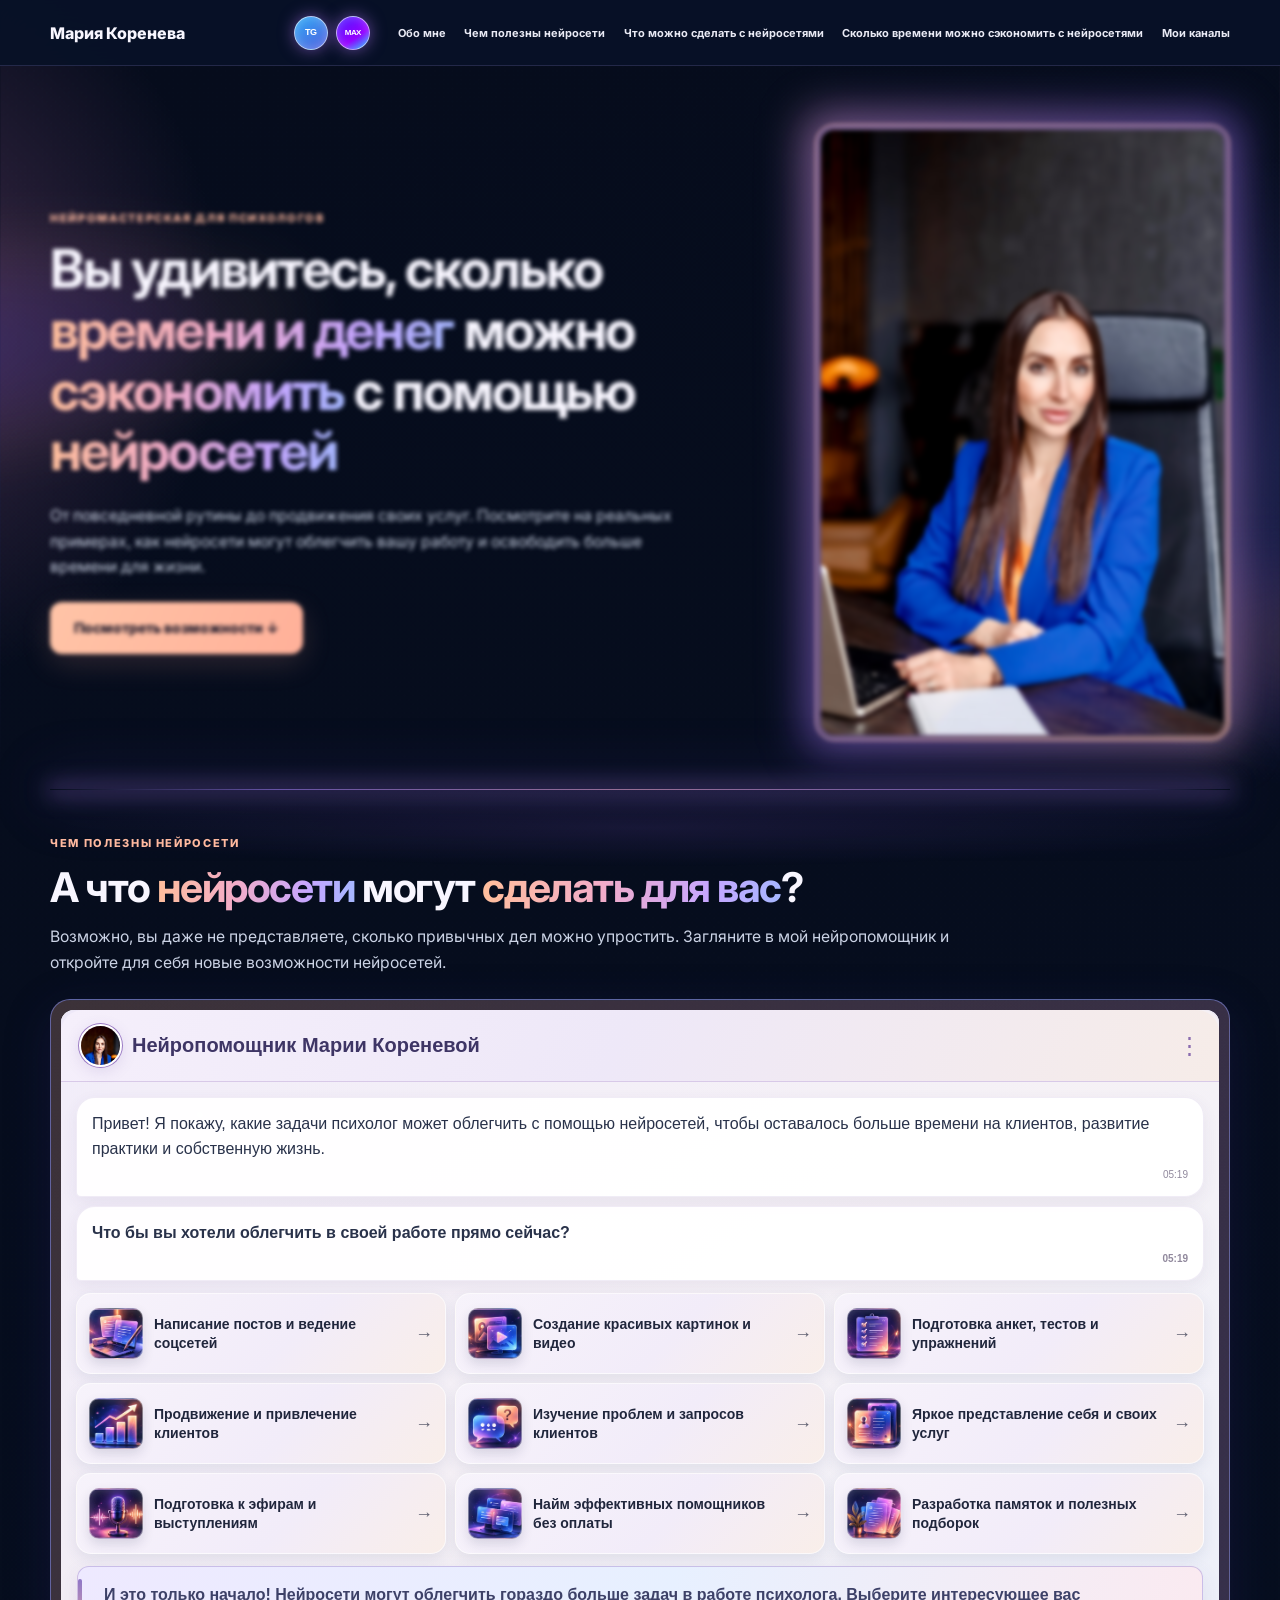
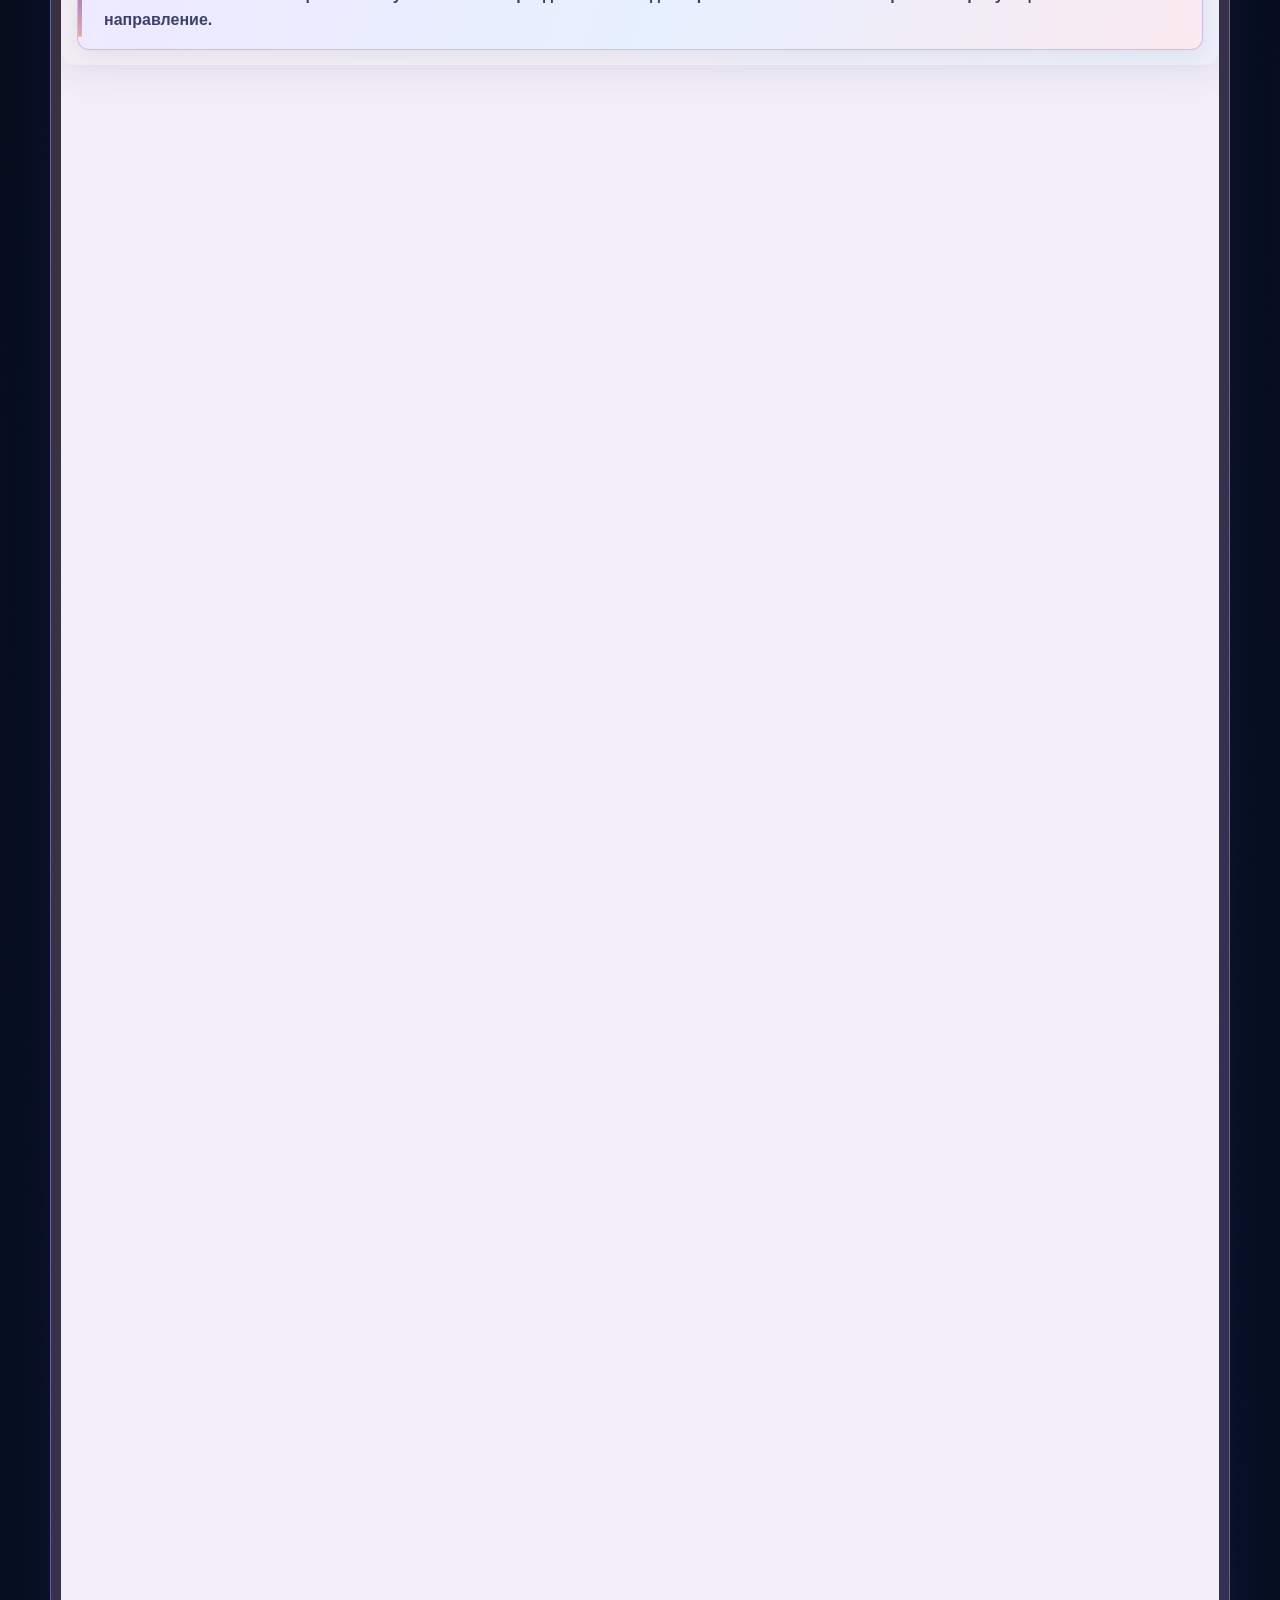
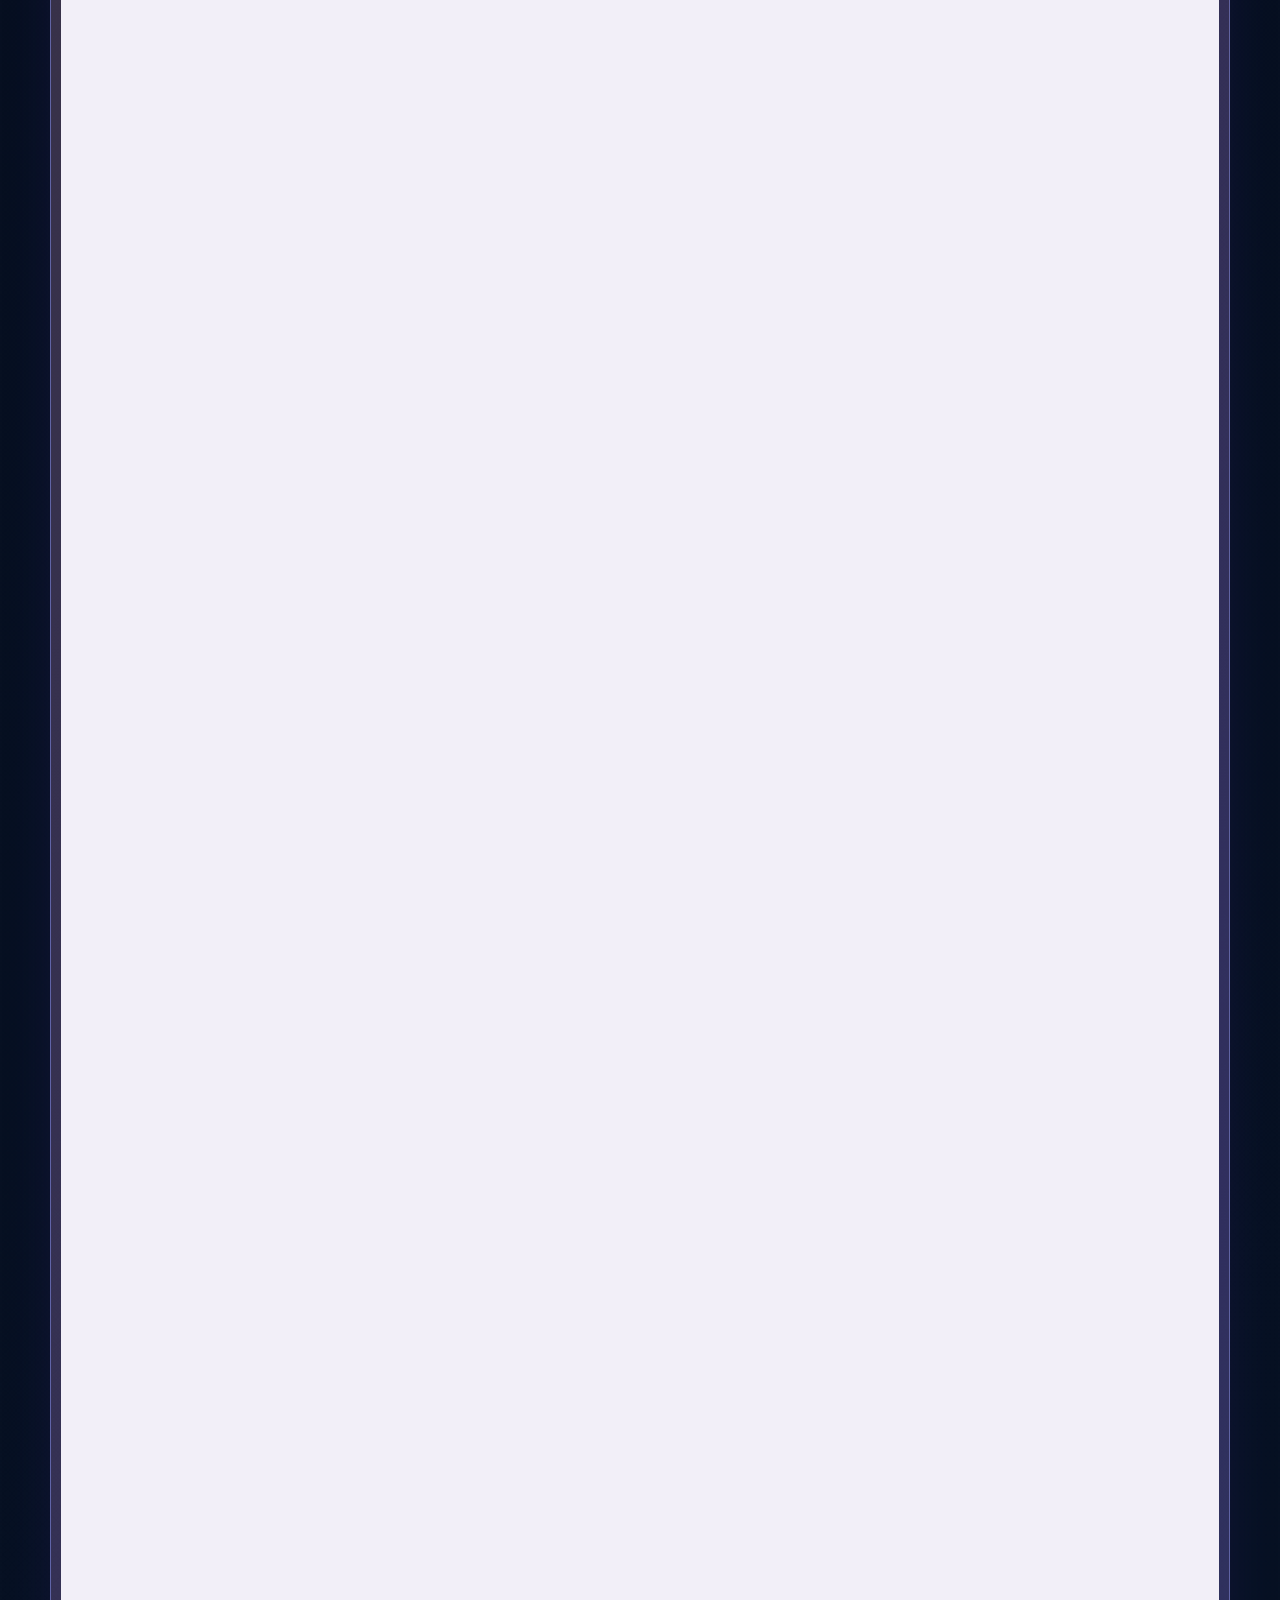
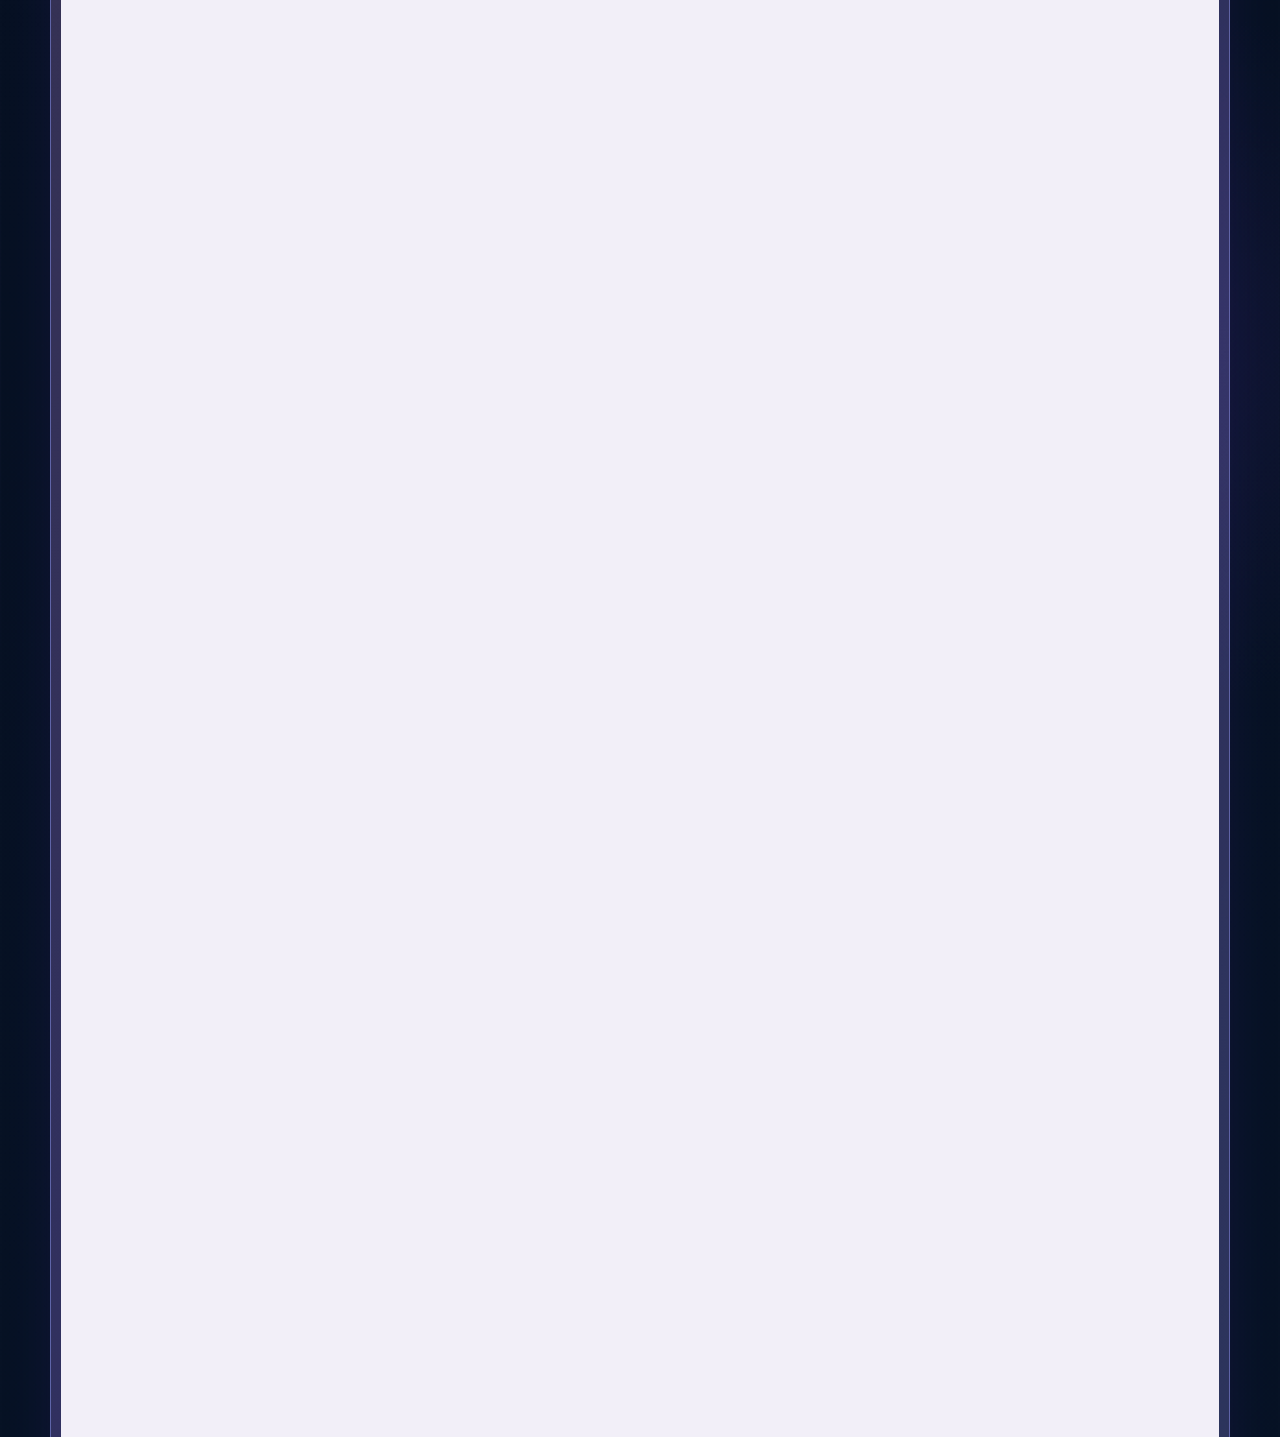
==== index.html @ 8406fcf6 "Initial commit" ====
<!DOCTYPE html>
<html lang="ru"><head><meta charset="utf-8"/><meta content="width=device-width,initial-scale=1" name="viewport"/><meta content="#060d1e" name="theme-color"/><title>Нейромастерская для психологов | Мария Коренева</title><link href="https://fonts.googleapis.com" rel="preconnect"/><link crossorigin="" href="https://fonts.gstatic.com" rel="preconnect"/><link href="https://fonts.googleapis.com/css2?family=Inter:wght@400;500;600;700;800;900&amp;display=swap" rel="stylesheet"/><!-- v14: v13 design preserved; lighter hero glow, channel icons, decorative topic plaques removed from all 9 bot branches. -->

<link href="css/style.css" rel="stylesheet"/>
</head>
<body><header class="topbar"><div class="container topbar-inner"><a class="brand" href="#top">Мария Коренева</a><div class="top-social"><a class="social-orb tg" href="https://t.me/mariakoreneva_ai_psy" target="_blank" rel="noopener noreferrer" aria-label="TG-канал" title="TG-канал"><span class="tg-mark" aria-hidden="true">TG</span></a><a class="social-orb mx" href="https://max.ru/channel_mariakoreneva_ai_psy" target="_blank" rel="noopener noreferrer" aria-label="MAX-канал" title="MAX-канал"><span class="max-mark" aria-hidden="true">MAX</span></a></div><button aria-expanded="false" aria-label="Открыть меню" class="menu-toggle" id="menu-toggle">☰</button><nav class="nav" id="nav"><a href="#about">Обо мне</a><a href="#useful">Чем полезны нейросети</a><a href="#examples">Что можно сделать с нейросетями</a><a href="#time">Сколько времени можно сэкономить с нейросетями</a><a href="#channels">Мои каналы</a></nav></div></header><section class="section hero" id="top"><div class="container hero-grid"><div class="hero-copy"><p class="eyebrow">НЕЙРОМАСТЕРСКАЯ ДЛЯ ПСИХОЛОГОВ</p><h1>Вы удивитесь, сколько <span class="gradient-text">времени и денег</span> можно <span class="gradient-text">сэкономить</span> с помощью <span class="gradient-text">нейросетей</span></h1><p class="lead">От повседневной рутины до продвижения своих услуг. Посмотрите на реальных примерах, как нейросети могут облегчить вашу работу и освободить больше времени для жизни.</p><a class="btn btn-primary" href="#useful">Посмотреть возможности ↓</a></div><div class="hero-photo"><span class="orb one"></span><span class="orb two"></span><img alt="Мария Коренева" src="[data-uri]"/></div></div></section><section class="section" id="useful"><div class="container"><p class="eyebrow">ЧЕМ ПОЛЕЗНЫ НЕЙРОСЕТИ</p><h2>А что <span class="gradient-text">нейросети</span> могут <span class="gradient-text">сделать для вас</span>?</h2><p class="lead">Возможно, вы даже не представляете, сколько привычных дел можно упростить. Загляните в мой нейропомощник и откройте для себя новые возможности нейросетей.</p><div class="bot-frame"><iframe id="bot-iframe" loading="eager" scrolling="no" srcdoc="&lt;!DOCTYPE html&gt;

&lt;html lang=&quot;ru&quot;&gt;&lt;head&gt;&lt;meta charset=&quot;utf-8&quot;/&gt;&lt;meta content=&quot;width=device-width,initial-scale=1,viewport-fit=cover&quot; name=&quot;viewport&quot;/&gt;&lt;title&gt;Нейропомощник Марии Кореневой&lt;/title&gt;&lt;style&gt;:root{font-family:Arial,Helvetica,sans-serif;color:#182d3c;background:#eaf0f6}*{box-sizing:border-box}body{margin:0;overflow-x:hidden}.shell{height:100vh;height:100dvh;max-width:490px;margin:auto;display:flex;flex-direction:column;overflow-x:hidden;background-color:#d9ebee;background-image:radial-gradient(circle at 18% 22%,#ffffff50 0 2px,transparent 3px),radial-gradient(circle at 72% 67%,#a4cbd235 0 2px,transparent 3px),repeating-linear-gradient(35deg,transparent 0 72px,#b2d1d528 73px 74px,transparent 75px 140px);box-shadow:0 0 45px #748b9c40}.header{flex:none;min-height:80px;height:auto;background:linear-gradient(115deg,#e6f4fb,#cbe5f4);display:flex;align-items:center;gap:10px;padding:12px 15px;border-bottom:1px solid #b8d8e8}.avatar{width:43px;height:43px;flex:none;border-radius:50%;overflow:hidden;border:2px solid #fff;box-shadow:0 0 0 1px #6096bc;background:#cbe5f4}.avatar img{width:100%;height:100%;object-fit:cover;object-position:center 18%;display:block}.head-title{flex:1;min-width:0;font-size:20px;font-weight:800;line-height:1.35;color:#173f65;overflow-wrap:break-word;word-wrap:break-word;white-space:normal}.dots{flex:none;margin-left:auto;font-size:23px;color:#457a9d;line-height:1}.chat{flex:1;overflow-y:auto;overflow-x:hidden;overscroll-behavior:contain;padding:14px 12px 22px;scroll-behavior:smooth;-webkit-overflow-scrolling:touch}.bubble{background:#fff;border-radius:19px 19px 19px 5px;padding:14px 15px;margin:0 0 9px;max-width:94%;font-size:16px;line-height:1.55;box-shadow:0 2px 5px #628e9a1a;animation:rise .23s ease-out;white-space:pre-line;overflow-wrap:break-word;word-wrap:break-word}.bubble.user{margin-left:auto;background:#d5f4ce;border-radius:19px 19px 5px 19px;max-width:84%;padding:10px 13px}.time{text-align:right;color:#7d94a0;font-size:10px;margin-top:5px}.user .time{color:#648e72}.bubble strong{font-size:17px;font-weight:800;line-height:1.45}.actions{display:grid;gap:8px;margin:10px 1px 14px;animation:rise .25s ease;width:100%;max-width:100%}.btn{font:600 16px/1.5 Arial,sans-serif;height:auto;min-height:48px;border-radius:15px;border:1px solid #ffffff;box-shadow:0 2px 5px #7091a226;color:#214d72;cursor:pointer;padding:12px 14px;text-align:center;white-space:normal;overflow:visible;overflow-wrap:break-word;word-wrap:break-word;text-overflow:clip;transition:filter .15s,transform .15s}.btn:active{transform:scale(.985)}.btn:hover{filter:brightness(.975)}.btn:focus-visible{outline:3px solid #428cc4;outline-offset:2px}.btn.blue{background:linear-gradient(110deg,#d5e9ff,#c4e5fa)}.btn.pink{background:linear-gradient(110deg,#ffe2e6,#f7cfdb)}.btn.lilac{background:linear-gradient(110deg,#e5dfff,#d9d9f9)}.btn.mint{background:linear-gradient(110deg,#d5f6ee,#c8ebde)}.btn.yellow{background:linear-gradient(110deg,#fff3c6,#fff8dc)}.btn.green{background:linear-gradient(110deg,#d7f9d6,#c5efcf)}.btn.purple{background:linear-gradient(110deg,#e9e0fa,#d8dafa)}.btn.coral{background:linear-gradient(110deg,#fbe0dc,#ffd5df)}.btn:disabled{opacity:.5;cursor:default}.footer{flex:none;background:#f6fbfd;padding:10px 13px calc(10px + env(safe-area-inset-bottom));border-top:1px solid #c2d9e2}.foot-pill{border-radius:30px;background:white;border:1px solid #dbe5ed;color:#708b9b;display:flex;justify-content:center;gap:8px;align-items:center;min-height:38px;font-size:14px;line-height:1.45;padding:8px 12px;text-align:center;overflow-wrap:break-word}.art{height:174px;border-radius:13px;position:relative;overflow:hidden;margin:-2px -3px 13px;background:linear-gradient(130deg,#d9d3fb,#e7bcd7 48%,#f8d8c1)}.art:before{content:&quot;&quot;;position:absolute;width:180px;height:180px;border:1px solid #ffffff80;border-radius:50%;left:-38px;top:-73px}.art:after{content:&quot;✦  ✧   ✦&quot;;position:absolute;right:12px;top:11px;color:#fff8;font-size:22px}.art .device{position:absolute;left:26%;top:31%;width:47%;height:46%;border-radius:8px;background:#354665;border:5px solid #394664;box-shadow:0 11px 0 -5px #e7ebf7,0 15px 20px #55518c50;transform:rotate(-5deg);display:grid;place-items:center;font-size:42px}.art .device:before{content:&quot;&quot;;position:absolute;inset:4px;background:linear-gradient(135deg,#8cc3ec,#b7a5e5,#f6b9a7);border-radius:2px}.art .device span{position:relative;z-index:1}.art .tile{position:absolute;background:#ffffffdd;border-radius:8px;padding:10px;box-shadow:0 7px 18px #6e62994a;font-size:23px}.art .t1{top:14%;left:8%;transform:rotate(-11deg)}.art .t2{top:12%;right:12%;transform:rotate(10deg)}.art .t3{bottom:10%;left:9%;transform:rotate(8deg)}.art .t4{bottom:12%;right:7%;transform:rotate(-9deg)}.art.a1{background:linear-gradient(125deg,#a8d7f0,#c6b7f4,#ffd3c5)}.art.a2{background:linear-gradient(125deg,#ffc3d0,#e2c8f6,#b6e8e6)}.art.a3{background:linear-gradient(125deg,#d4d5fa,#b9e5e6,#ffe2bd)}.art.a4{background:linear-gradient(125deg,#ffdbb5,#f4c7db,#b6d6f3)}.art.a5{background:linear-gradient(125deg,#b7e8df,#d3d2fb,#ffd8df)}.art.a6{background:linear-gradient(125deg,#f7d4d7,#f7e7ba,#b5d9f1)}.art.a7{background:linear-gradient(125deg,#d2c7f9,#f9c7cb,#b6e4ee)}.art.a8{background:linear-gradient(125deg,#bad5f9,#d5c5ef,#c6f2d9)}.art.a9{background:linear-gradient(125deg,#ffd6bb,#f8c9e3,#c6d7f5)}.art.a10{background:linear-gradient(125deg,#bfe9ec,#d9c4f8,#ffe1bf)}.art-label{position:absolute;bottom:8px;left:50%;transform:translateX(-50%);background:#ffffffc9;color:#526386;border-radius:15px;padding:3px 11px;font-size:10px;white-space:nowrap}.bullets{padding:0;margin:9px 0 0;list-style:none;font-size:16px;line-height:1.55}.bullets li{padding:0 0 10px 28px;position:relative;overflow-wrap:break-word}.bullets li:before{content:&quot;✓&quot;;position:absolute;left:0;top:2px;background:#8f9fd4;color:white;width:18px;height:18px;line-height:18px;text-align:center;border-radius:5px;font-size:12px}.topic-title{font-weight:800;font-size:18px;line-height:1.4;margin-bottom:12px;overflow-wrap:break-word}.topic-title:first-child{margin-top:0}.bubble:has(&gt;.topic-title){padding-top:16px!important}.problem-title{font-weight:800;font-size:17px;line-height:1.45;margin-bottom:8px}.note{font-size:16px;line-height:1.55;color:#5b7480}.disabled{pointer-events:none;opacity:.5}@keyframes rise{from{opacity:0;transform:translateY(7px)}to{opacity:1;transform:translateY(0)}}@media(min-width:650px){body{padding:15px}.shell{height:calc(100dvh - 30px);border:5px solid #fff;border-radius:30px;overflow:hidden}.header{border-radius:22px 22px 0 0}}@media(max-width:360px){.chat{padding:12px 10px}}.question{font-weight:800;font-size:16px;line-height:1.55;color:#275a7e;border-left:4px solid #91b9e5;background:#f7fbff}.benefit-heading{font-weight:800;color:#735c9d;font-size:17px;line-height:1.45;margin:0 0 12px;padding:10px 12px;border-radius:12px;background:linear-gradient(110deg,#f0e6ff,#ffe5ec)}.benefit-row{display:flex;gap:10px;align-items:flex-start;margin:9px 0;padding:10px 8px;background:#f7f8ff;border-radius:12px;font-size:16px;line-height:1.55;white-space:pre-line;overflow-wrap:break-word}.benefit-icon{flex:none;display:grid;place-items:center;background:#e9dff8;width:32px;height:32px;border-radius:10px;font-size:18px}.benefit-row:nth-of-type(3n){background:#f0f9f5}.benefit-row:nth-of-type(3n) .benefit-icon{background:#d8f2e2}.info-plaque{margin-top:12px;padding:12px 14px;border-radius:12px;font-size:16px;line-height:1.55;font-weight:600;border:1px solid #ffffffb3;box-shadow:0 1px 4px #628e9a12;overflow-wrap:break-word;white-space:normal}.info-plaque.tasks-more{background:linear-gradient(110deg,#eaf4ff,#dceefb);color:#2f5678}.info-plaque.benefit-more{margin-top:14px;background:linear-gradient(110deg,#f3ecff,#ffe8f0);color:#5a4d78}.info-plaque.menu-more{margin:4px 1px 2px;font-weight:600;background:linear-gradient(110deg,#fff8e8,#f0f7ff);color:#456078;border:1px dashed #b8d4e8;box-shadow:none;cursor:default;user-select:none}


*{box-sizing:border-box}html,body{margin:0!important;min-height:0!important;height:auto!important;overflow:visible!important;background:#dce8fa!important}body{padding:0!important}.shell{max-width:none!important;width:100%!important;height:auto!important;min-height:0!important;overflow:visible!important;display:block!important;margin:0!important;border:0!important;border-radius:15px!important;box-shadow:none!important;background:linear-gradient(145deg,#e5ecff,#d5e8f3)!important}.header{padding:14px 18px!important;min-height:65px!important;background:linear-gradient(100deg,#d7e3fb,#d4def5)!important}.chat{height:auto!important;min-height:0!important;max-height:none!important;overflow:visible!important;display:block!important;padding:15px!important;scroll-behavior:auto!important}.bubble{max-width:96%!important}.actions{display:grid!important;grid-template-columns:repeat(auto-fit,minmax(210px,1fr))!important;gap:9px!important;margin:12px 0!important}.actions.menu-grid{grid-template-columns:repeat(3,minmax(0,1fr))!important}.actions&gt;.btn{height:auto!important;min-height:54px!important;display:flex!important;align-items:center!important;justify-content:flex-start!important;text-align:left!important;padding:10px 12px!important;line-height:1.35!important;font-size:14px!important;border:1px solid #ffffffa8!important;box-shadow:0 5px 14px #35487a19!important;color:#20263c!important;gap:11px!important}.actions.menu-grid&gt;.btn{min-height:81px!important;font-weight:700!important}.actions.menu-grid&gt;.btn::after{content:&#x27;→&#x27;;margin-left:auto;font-size:18px;opacity:.7}.menu-thumb{display:block;flex:0 0 54px;width:54px;height:51px;background-position:center;background-repeat:no-repeat;background-size:contain;border-radius:10px;background-color:#ffffff65;box-shadow:inset 0 0 0 1px #ffffff66}.footer{display:none!important}.info-plaque.menu-more{margin-bottom:0!important}.art-label{display:none!important}@media(max-width:720px){.actions.menu-grid,.actions{grid-template-columns:1fr!important}.actions.menu-grid&gt;.btn{min-height:67px!important;padding:8px 11px!important}.menu-thumb{flex-basis:49px;width:49px;height:45px}.chat{padding:10px!important}.bubble{font-size:14px!important}.header{padding:10px 12px!important}}

.thumb-1{background-image:url(&quot;[data-uri]&quot;)!important;}
.thumb-2{background-image:url(&quot;[data-uri]&quot;)!important;}
.thumb-3{background-image:url(&quot;[data-uri]&quot;)!important;}
.thumb-4{background-image:url(&quot;[data-uri]&quot;)!important;}
.thumb-5{background-image:url(&quot;[data-uri]&quot;)!important;}
.thumb-6{background-image:url(&quot;[data-uri]&quot;)!important;}
.thumb-7{background-image:url(&quot;[data-uri]&quot;)!important;}
.thumb-8{background-image:url(&quot;[data-uri]&quot;)!important;}
.thumb-9{background-image:url(&quot;[data-uri]&quot;)!important;}

/* v13 thematic photo-illustrations */
.menu-thumb.thumb-1{background-image:url([data-uri])!important;background-size:cover!important;background-position:center!important}.menu-thumb.thumb-1::before,.menu-thumb.thumb-1::after{display:none!important}
.menu-thumb.thumb-2{background-image:url([data-uri])!important;background-size:cover!important;background-position:center!important}.menu-thumb.thumb-2::before,.menu-thumb.thumb-2::after{display:none!important}
.menu-thumb.thumb-3{background-image:url([data-uri])!important;background-size:cover!important;background-position:center!important}.menu-thumb.thumb-3::before,.menu-thumb.thumb-3::after{display:none!important}
.menu-thumb.thumb-4{background-image:url([data-uri])!important;background-size:cover!important;background-position:center!important}.menu-thumb.thumb-4::before,.menu-thumb.thumb-4::after{display:none!important}
.menu-thumb.thumb-5{background-image:url([data-uri])!important;background-size:cover!important;background-position:center!important}.menu-thumb.thumb-5::before,.menu-thumb.thumb-5::after{display:none!important}
.menu-thumb.thumb-6{background-image:url([data-uri])!important;background-size:cover!important;background-position:center!important}.menu-thumb.thumb-6::before,.menu-thumb.thumb-6::after{display:none!important}
.menu-thumb.thumb-7{background-image:url([data-uri])!important;background-size:cover!important;background-position:center!important}.menu-thumb.thumb-7::before,.menu-thumb.thumb-7::after{display:none!important}
.menu-thumb.thumb-8{background-image:url([data-uri])!important;background-size:cover!important;background-position:center!important}.menu-thumb.thumb-8::before,.menu-thumb.thumb-8::after{display:none!important}
.menu-thumb.thumb-9{background-image:url([data-uri])!important;background-size:cover!important;background-position:center!important}.menu-thumb.thumb-9::before,.menu-thumb.thumb-9::after{display:none!important}
.art.a1{background-image:linear-gradient(90deg,#11162a22,#11162a22),url([data-uri])!important;background-size:cover!important;background-position:center!important}.art.a1 .art-scene{display:none!important}
.art.a2{background-image:linear-gradient(90deg,#11162a22,#11162a22),url([data-uri])!important;background-size:cover!important;background-position:center!important}.art.a2 .art-scene{display:none!important}
.art.a3{background-image:linear-gradient(90deg,#11162a22,#11162a22),url([data-uri])!important;background-size:cover!important;background-position:center!important}.art.a3 .art-scene{display:none!important}
.art.a4{background-image:linear-gradient(90deg,#11162a22,#11162a22),url([data-uri])!important;background-size:cover!important;background-position:center!important}.art.a4 .art-scene{display:none!important}
.art.a5{background-image:linear-gradient(90deg,#11162a22,#11162a22),url([data-uri])!important;background-size:cover!important;background-position:center!important}.art.a5 .art-scene{display:none!important}
.art.a6{background-image:linear-gradient(90deg,#11162a22,#11162a22),url([data-uri])!important;background-size:cover!important;background-position:center!important}.art.a6 .art-scene{display:none!important}
.art.a7{background-image:linear-gradient(90deg,#11162a22,#11162a22),url([data-uri])!important;background-size:cover!important;background-position:center!important}.art.a7 .art-scene{display:none!important}
.art.a8{background-image:linear-gradient(90deg,#11162a22,#11162a22),url([data-uri])!important;background-size:cover!important;background-position:center!important}.art.a8 .art-scene{display:none!important}
.art.a9{background-image:linear-gradient(90deg,#11162a22,#11162a22),url([data-uri])!important;background-size:cover!important;background-position:center!important}.art.a9 .art-scene{display:none!important}
&lt;/style&gt;&lt;style&gt;html,body{height:auto!important;min-height:0!important;overflow:visible!important}.shell{height:auto!important;min-height:0!important;max-width:none!important;overflow:visible!important;display:block!important;box-shadow:none!important}.chat{height:auto!important;max-height:none!important;min-height:0!important;overflow:visible!important;display:block!important;overscroll-behavior:auto!important;scroll-behavior:auto!important}.footer{position:static!important}.actions{overflow:visible!important}@media(min-width:720px){.actions{grid-template-columns:repeat(2,minmax(0,1fr))}.bubble{max-width:82%}}&lt;/style&gt;&lt;style&gt;
@media(min-width:720px){.chat&gt;article.bubble:not(.user):nth-child(-n+2){width:100%!important;max-width:100%!important}}
@media(max-width:719px){.chat&gt;article.bubble:not(.user):nth-child(-n+2){max-width:100%!important}}
&lt;/style&gt;&lt;style&gt;
/* v8: refined editorial graphics inside the original interactive assistant */
.menu-thumb{position:relative!important;overflow:hidden!important;background-image:none!important;background:linear-gradient(145deg,#22264e 0%,#534b89 46%,#ce91a5 100%)!important;border:1px solid #ffffff70!important;box-shadow:inset 0 1px 9px #ffffff35,0 5px 12px #24254c24!important}
.menu-thumb::before{content:&quot;&quot;;position:absolute;inset:10px 15px;border:1.5px solid #f5eaffcf;border-radius:5px;transform:rotate(-12deg);box-shadow:7px 5px 0 -2px #f1c5c6a0,0 0 13px #f3c1e077}
.menu-thumb::after{content:&quot;&quot;;position:absolute;width:27px;height:27px;right:-6px;top:-8px;border-radius:50%;background:#ffddbc8a;filter:blur(4px)}
.thumb-2,.thumb-5,.thumb-8{background:linear-gradient(140deg,#152d56,#4368a0 52%,#b5a0db)!important}
.thumb-3,.thumb-6,.thumb-9{background:linear-gradient(140deg,#28305a,#8c659a 52%,#edb498)!important}
.thumb-2::before,.thumb-5::before,.thumb-8::before{border-radius:50%;transform:rotate(0);box-shadow:9px -4px 0 -3px #b9dafa9c,0 0 13px #8cbaf2}
.thumb-3::before,.thumb-6::before,.thumb-9::before{transform:rotate(24deg);border-radius:3px;box-shadow:-8px 7px 0 -2px #eac0d49c,0 0 13px #e3a5d5}
.art{height:156px!important;background:radial-gradient(ellipse at 78% 25%,#f7bbba8c,transparent 40%),radial-gradient(ellipse at 15% 88%,#83a9e89c,transparent 55%),linear-gradient(125deg,#242c5c,#6d548b 56%,#b7789d)!important;border:1px solid #d7c5f9a8!important;box-shadow:inset 0 0 35px #1e224b44!important}
.art:before{content:&quot;&quot;!important;width:200px!important;height:200px!important;left:-58px!important;top:-93px!important;border:1px solid #e7dbff6b!important;box-shadow:0 0 32px #c7a5ff50!important}
.art:after{content:&quot;&quot;!important;position:absolute;right:9%;bottom:-55px;top:auto!important;width:175px;height:175px;border:1px solid #e7b6d887;border-radius:32px;transform:rotate(33deg)}
.art-scene{position:absolute;inset:0;overflow:hidden}.scene-piece{position:absolute;display:block;border:1px solid #fff9;box-shadow:0 8px 22px #191e4c4d,inset 0 1px 12px #ffffff36;backdrop-filter:blur(2px)}
.scene-piece.p1{width:33%;height:58%;top:19%;left:33%;border-radius:11px;background:linear-gradient(135deg,#fff9,#c2b1f24d);transform:rotate(-11deg)}
.scene-piece.p2{width:26%;height:44%;top:31%;left:21%;border-radius:7px;background:linear-gradient(145deg,#8fc1e66b,#f6b0d24f);transform:rotate(13deg)}
.scene-piece.p3{width:27%;height:46%;top:15%;left:57%;border-radius:9px;background:linear-gradient(155deg,#f9c9bb80,#947ed37d);transform:rotate(17deg)}
.scene-piece.p4{width:48px;height:48px;top:14%;left:12%;border-radius:50%;background:radial-gradient(circle at 35% 35%,#fff9,#a1a2eb55)}
.scene-piece.p5{width:44px;height:44px;bottom:7%;right:11%;border-radius:12px;background:linear-gradient(145deg,#d7c2f5aa,#eab3a088);transform:rotate(31deg)}
.art.a2 .p1,.art.a5 .p1,.art.a8 .p1{border-radius:50%;transform:rotate(0)}
.art.a3 .p1,.art.a6 .p1,.art.a9 .p1{transform:rotate(16deg);border-radius:4px}
.art.a2,.art.a5,.art.a8{background:radial-gradient(ellipse at 80% 15%,#a1c3ff8a,transparent 42%),linear-gradient(125deg,#192e58,#51569b 56%,#ad80bb)!important}
.art.a3,.art.a6,.art.a9{background:radial-gradient(ellipse at 15% 70%,#efc3a38a,transparent 42%),linear-gradient(125deg,#292d59,#745287 56%,#c17c99)!important}
.info-plaque{position:relative!important;padding:16px 18px 16px 26px!important;border:1px solid #b6a5dba3!important;border-radius:12px!important;background:linear-gradient(110deg,#eee9ff,#e7f0ff 52%,#fbeaf0)!important;color:#3d4168!important;box-shadow:0 6px 20px #4d508e17!important;font-weight:650!important}
.info-plaque:before{content:&quot;&quot;;position:absolute;left:0;top:12px;bottom:12px;width:4px;border-radius:4px;background:linear-gradient(#8e76c7,#e7a9a5)}
.info-plaque.menu-more{border-style:solid!important;cursor:default!important}
.benefit-icon{background:linear-gradient(140deg,#454579,#a078bd)!important;color:white!important;border-radius:9px!important;width:35px!important;height:35px!important;font-size:12px!important;font-weight:800!important;letter-spacing:.03em!important}
.benefit-row:nth-of-type(3n) .benefit-icon{background:linear-gradient(140deg,#32688c,#78b6a5)!important}
.benefit-heading{color:#554679!important}
&lt;/style&gt;&lt;style id=&quot;v15-soft-theme&quot;&gt;
:root{color:#28314d!important;background:#f2eff8!important}
body{background:#f2eff8!important}
.shell{background-color:#eeeaf5!important;background-image:radial-gradient(circle at 12% 16%,rgba(255,255,255,.72) 0 2px,transparent 3px),radial-gradient(circle at 83% 72%,rgba(154,126,214,.12) 0 2px,transparent 3px),linear-gradient(145deg,rgba(238,232,249,.94),rgba(245,240,244,.96) 54%,rgba(235,241,250,.94))!important;box-shadow:0 0 42px rgba(98,72,151,.16)!important}
.header{background:linear-gradient(115deg,#f5effb,#eee8f8 48%,#f6ece8)!important;border-bottom:1px solid #d8c9e8!important}
.avatar{border-color:#fff!important;box-shadow:0 0 0 1px #9c7cc5,0 4px 15px rgba(103,73,151,.15)!important;background:#e8ddf4!important}
.head-title{color:#3e3565!important}.dots{color:#8a6caf!important}
.chat{background:linear-gradient(180deg,rgba(247,244,250,.38),rgba(239,235,246,.2))!important}
.bubble{background:rgba(255,255,255,.94)!important;color:#29324a!important;border:1px solid rgba(139,111,181,.13)!important;box-shadow:0 5px 16px rgba(76,56,113,.07)!important}
.bubble.user{background:linear-gradient(135deg,#f2e8fb,#f9e9e2)!important;border-color:rgba(181,128,168,.16)!important}
.time{color:#91899d!important}.user .time{color:#8b7892!important}
.btn{color:#493c6c!important;border-color:#ded2ec!important;background:linear-gradient(135deg,#f7f3fb,#f2ecf9 58%,#f9eee9)!important;box-shadow:0 4px 13px rgba(82,60,121,.09)!important}
.btn:hover{border-color:#bda2db!important;box-shadow:0 7px 18px rgba(105,75,153,.15)!important;transform:translateY(-1px)}
.footer{background:linear-gradient(115deg,#f3eef8,#f6efee)!important;border-top-color:#d8cbe4!important}
.foot-pill{background:rgba(255,255,255,.78)!important;color:#65577f!important;border-color:#d7c8e4!important}
&lt;/style&gt;&lt;/head&gt;&lt;body&gt;&lt;main class=&quot;shell&quot;&gt;&lt;header class=&quot;header&quot;&gt;&lt;div class=&quot;avatar&quot;&gt;&lt;img alt=&quot;Мария Коренева&quot; height=&quot;43&quot; src=&quot;[data-uri]&quot; width=&quot;43&quot;/&gt;&lt;/div&gt;&lt;div class=&quot;head-title&quot;&gt;Нейропомощник Марии Кореневой&lt;/div&gt;&lt;div aria-hidden=&quot;true&quot; class=&quot;dots&quot;&gt;⋮&lt;/div&gt;&lt;/header&gt;&lt;section aria-live=&quot;polite&quot; class=&quot;chat&quot; id=&quot;chat&quot;&gt;&lt;/section&gt;&lt;footer class=&quot;footer&quot;&gt;&lt;div class=&quot;foot-pill&quot;&gt;☝️ Выберите кнопку, чтобы продолжить&lt;/div&gt;&lt;/footer&gt;&lt;/main&gt;&lt;script&gt;const topics=[
{title:&quot;Написание постов и ведение соцсетей&quot;,icons:[&quot;🗓️&quot;,&quot;✍️&quot;,&quot;💬&quot;,&quot;💡&quot;],problem:&quot;Вы знаете, о чём хотите рассказать подписчикам, но садитесь за пост - и начинается...\n\nКак написать? С чего начать? Какой заголовок придумать?\n\nА ещё нужны сторис, публикации на следующую неделю и идеи на месяц вперёд.&quot;,tasks:[&quot;Придумать темы постов на неделю или месяц.&quot;,&quot;Составить готовый план публикаций.&quot;,&quot;Написать черновик поста по вашей идее.&quot;,&quot;Придумать интересные заголовки.&quot;,&quot;Подготовить тексты для сторис.&quot;,&quot;Переделать один материал для Telegram, MAX и других соцсетей.&quot;,&quot;Подстроить тексты под вашу манеру общения.&quot;],benefit:&quot;Вам больше не нужно часами сидеть перед пустым экраном, мучительно придумывать темы и переживать, что в канале снова неделю ничего не публиковалось.\n\nНейросеть возьмёт на себя значительную часть подготовки: от идей до черновиков готовых публикаций.\n\nА значит, можно сократить расходы на копирайтера и контент-менеджера, а при небольшом объёме работы - попробовать обойтись без их постоянных услуг.&quot;},
{title:&quot;Создание красивых картинок и видео&quot;,icons:[&quot;🎨&quot;,&quot;🖼️&quot;,&quot;🎬&quot;,&quot;✨&quot;],problem:&quot;Хотите, чтобы ваши соцсети выглядели красиво, но не готовы постоянно платить дизайнеру, фотографу или монтажёру?\n\nИ уж тем более не хотите каждый день снимать себя на камеру?&quot;,tasks:[&quot;Создавать картинки для постов по вашему описанию.&quot;,&quot;Делать обложки и красивые подборки из нескольких слайдов.&quot;,&quot;Подбирать единые цвета и оформление для канала.&quot;,&quot;Создавать изображения с вашим участием на основе ваших фотографий и с вашего согласия.&quot;,&quot;Оживлять фотографии и рисунки.&quot;,&quot;Делать короткие ролики, в которых вам необязательно появляться лично.&quot;,&quot;Предлагать идеи оформления для разных публикаций.&quot;],benefit:&quot;Необязательно тратить несколько вечеров на поиск подходящих фотографий, осваивать сложные редакторы или постоянно снимать себя на камеру.\n\nС нейросетями можно самостоятельно создавать красивые обложки, картинки, короткие видео и оформление для соцсетей.\n\nИ самое приятное - не придётся каждый раз обращаться к дизайнеру, фотографу или монтажёру и оплачивать даже небольшие изменения.&quot;},
{title:&quot;Подготовка анкет, тестов и упражнений&quot;,icons:[&quot;📄&quot;,&quot;📋&quot;,&quot;📚&quot;,&quot;✏️&quot;],problem:&quot;Консультации закончились, а работа продолжается?\n\nНужно подготовить анкету, найти подходящее упражнение, оформить вопросы для группы или составить материал для самостоятельной работы клиента.&quot;,tasks:[&quot;Подготовить черновик анкеты под вашу задачу.&quot;,&quot;Предложить варианты вопросов.&quot;,&quot;Помочь оформить известную методику в удобный рабочий формат с соблюдением авторских прав.&quot;,&quot;Составить план группового занятия.&quot;,&quot;Предложить идеи упражнений, которые вы сможете оценить и доработать.&quot;,&quot;Превратить ваши записи в аккуратный документ.&quot;,&quot;Найти профессиональные статьи и подготовить краткий пересказ с источниками для проверки.&quot;,&quot;Подготовить материал для распечатки.&quot;],benefit:&quot;Больше не нужно каждый раз начинать с чистого листа, часами собирать вопросы, перепечатывать материалы и самостоятельно заниматься оформлением.\n\nНейросеть подготовит основу, а вы проверите её, внесёте необходимые изменения и адаптируете под свою профессиональную задачу.\n\nЭто сокращает время на подготовку и позволяет часть технической работы выполнять без привлечения платного помощника или специалиста по оформлению документов. Профессиональный выбор методик остаётся за вами.&quot;},
{title:&quot;Продвижение и привлечение клиентов&quot;,icons:[&quot;📣&quot;,&quot;📈&quot;,&quot;💬&quot;,&quot;🌟&quot;],problem:&quot;Вы хороший специалист, но потенциальные клиенты об этом пока не знают?\n\nВсе советуют разное: ведите соцсети, покупайте рекламу, создавайте сайт, записывайте видео...\n\nА за что хвататься в первую очередь?&quot;,tasks:[&quot;Предложить способы продвижения под вашу специализацию и возможности.&quot;,&quot;Помочь составить понятный план действий.&quot;,&quot;Подготовить описание ваших услуг.&quot;,&quot;Написать черновики объявлений и рекламных текстов.&quot;,&quot;Помочь с содержанием сайта или страницы психолога.&quot;,&quot;Предложить идеи бесплатных способов привлечения внимания.&quot;,&quot;Помочь разобраться в результатах уже проведённого продвижения.&quot;],benefit:&quot;Вместо бесконечных попыток разобраться, где и как себя рекламировать, вы сможете составить понятный план продвижения с учётом своей специализации и бюджета.\n\nНейросеть поможет подготовить тексты, объявления и описания услуг, за которые раньше пришлось бы отдельно платить копирайтеру или маркетологу.\n\nМеньше хаотичных действий, лишних расходов и переживаний из-за того, что вы снова вложили деньги в продвижение, не понимая, зачем и что делать дальше.&quot;},
{title:&quot;Изучение проблем и запросов клиентов&quot;,icons:[&quot;🔎&quot;,&quot;💬&quot;,&quot;🗒️&quot;,&quot;💡&quot;],problem:&quot;Бывает, что вы пишете полезные профессиональные тексты, а подписчики почти не реагируют?\n\nВозможно, дело не в содержании. Просто люди описывают свои проблемы совсем другими словами.\n\nНапример, вместо «эмоциональное выгорание» человек говорит: «Я просыпаюсь уже уставшей».&quot;,tasks:[&quot;Найти открытые обсуждения по интересующей теме.&quot;,&quot;Собрать часто встречающиеся вопросы.&quot;,&quot;Выделить проблемы, страхи и сомнения людей.&quot;,&quot;Показать, какими словами они описывают свои переживания.&quot;,&quot;Предложить темы постов на основе этих вопросов.&quot;,&quot;Помочь подготовить опрос для подписчиков.&quot;,&quot;Разобрать ответы из опроса и выделить повторяющиеся темы.&quot;],benefit:&quot;Вам не придётся самостоятельно перечитывать десятки обсуждений, собирать вопросы по разным форумам и гадать, какие темы действительно интересуют людей.\n\nНейросеть поможет быстрее собрать информацию, выделить повторяющиеся проблемы и найти идеи для публикаций.\n\nДля первичного изучения аудитории необязательно сразу заказывать дорогостоящее исследование у маркетолога. Часть работы можно выполнить самостоятельно, не загружая в нейросеть конфиденциальные истории клиентов.&quot;},
{title:&quot;Яркое представление себя и своих услуг&quot;,icons:[&quot;✨&quot;,&quot;🖼️&quot;,&quot;🎨&quot;,&quot;🌸&quot;],problem:&quot;У вас есть образование, опыт, специализация. Но как рассказать об этом так, чтобы человек понял, почему ему стоит обратиться именно к вам?\n\nОсобенно когда вокруг столько психологов, а писать о себе «я профессионал с индивидуальным подходом» совсем не хочется.&quot;,tasks:[&quot;Помочь найти ваши сильные профессиональные стороны.&quot;,&quot;Подсказать, как просто рассказать о своей специализации.&quot;,&quot;Подготовить несколько вариантов представления себя.&quot;,&quot;Помочь оформить описание профиля и канала.&quot;,&quot;Предложить идеи единого оформления публикаций.&quot;,&quot;Подобрать сочетания цветов и шрифтов.&quot;,&quot;Помочь придумать запоминающееся название для проекта.&quot;,&quot;Составить понятное описание консультаций и других услуг.&quot;],benefit:&quot;Не нужно неделями мучиться над описанием себя, бесконечно переписывать шапку профиля или платить нескольким специалистам, чтобы они придумали, как вас красиво представить.\n\nНейросеть поможет найти ваши сильные стороны, подобрать понятные слова и предложить идеи оформления.\n\nВы сможете сократить расходы на услуги копирайтера, дизайнера и специалиста по личному бренду, а главное - перестать переживать, что у других психологов всё выглядит красиво, а вы никак не можете рассказать о себе.&quot;},
{title:&quot;Подготовка к эфирам и выступлениям&quot;,icons:[&quot;🎤&quot;,&quot;📊&quot;,&quot;🗒️&quot;,&quot;✨&quot;],problem:&quot;Вас пригласили провести эфир, выступить на мероприятии или подготовить небольшой мастер-класс?\n\nТему вы знаете прекрасно. Но теперь нужно придумать интересное начало, собрать материал, уложиться во время и оформить презентацию.&quot;,tasks:[&quot;Составить план выступления.&quot;,&quot;Придумать интересное начало.&quot;,&quot;Разделить большую тему на понятные части.&quot;,&quot;Подготовить текст для презентации.&quot;,&quot;Предложить вопросы для зрителей и возможные ответы на них.&quot;,&quot;Придумать примеры, чтобы объяснить сложное простыми словами.&quot;,&quot;Подготовить краткие заметки для выступления.&quot;,&quot;Составить анонс эфира для соцсетей.&quot;],benefit:&quot;Вместо нескольких вечеров за подготовкой презентации, поиском примеров и составлением плана вы сможете получить основу гораздо быстрее.\n\nНеобязательно отдельно оплачивать услуги дизайнера презентаций, редактора или помощника для подготовки материалов.\n\nА когда перед вами уже есть понятная структура выступления, гораздо спокойнее готовиться к эфиру. Остаётся сосредоточиться на том, что вы действительно умеете, - делиться своими знаниями и опытом.&quot;},
{title:&quot;Найм эффективных помощников без оплаты&quot;,icons:[&quot;💻&quot;,&quot;🗓️&quot;,&quot;📝&quot;,&quot;⚙️&quot;],problem:&quot;Представьте, что у вас появилась небольшая команда.\n\nОдин сотрудник придумывает темы постов. Второй готовит тексты. Третий предлагает идеи оформления. Четвёртый собирает информацию по нужной теме.\n\nИ каждому не приходится заново объяснять, чем вы занимаетесь и как любите работать.&quot;,tasks:[&quot;Создать помощника для ведения соцсетей.&quot;,&quot;Настроить редактора, который проверяет и улучшает ваши тексты.&quot;,&quot;Сделать помощника по поиску профессиональной информации.&quot;,&quot;Создать организатора, который составляет планы и списки задач.&quot;,&quot;Настроить помощника для подготовки выступлений.&quot;,&quot;Сделать генератор идей для новых проектов.&quot;,&quot;Заранее объяснить каждому его задачу и правила работы.&quot;],benefit:&quot;Представьте, что вам больше не приходится выполнять абсолютно всё самостоятельно.\n\nВиртуальные помощники могут готовить черновики постов, придумывать идеи, редактировать тексты, собирать информацию и составлять планы.\n\nИм не нужно платить зарплату. Для их работы может понадобиться подписка на нейросервис, но это может быть дешевле постоянного найма нескольких специалистов для небольших повторяющихся задач.\n\nМеньше рутины, меньше расходов на отдельных исполнителей и больше возможностей заниматься самой психологией. Итоговую работу проверяете вы.&quot;},
{title:&quot;Разработка памяток и полезных подборок&quot;,icons:[&quot;📚&quot;,&quot;📑&quot;,&quot;🎁&quot;,&quot;🖊️&quot;],problem:&quot;Хотите иногда радовать подписчиков чем-то полезнее обычного поста?\n\nНапример, небольшой памяткой «5 способов справиться с волнением перед выступлением» или подборкой упражнений для самостоятельной работы.\n\nНо пока придумаешь содержание, напишешь текст и красиво всё оформишь - проходит несколько часов.&quot;,tasks:[&quot;Предложить темы полезных материалов.&quot;,&quot;Помочь составить содержание.&quot;,&quot;Подготовить понятный черновик текста.&quot;,&quot;Разделить информацию на небольшие блоки.&quot;,&quot;Сделать список рекомендаций или пошаговую инструкцию.&quot;,&quot;Помочь оформить материал в PDF.&quot;,&quot;Подготовить текст для страницы, на которой подписчик сможет получить ваш подарок.&quot;],benefit:&quot;Вы сможете быстрее создавать полезные подарки для подписчиков: памятки, небольшие инструкции, подборки советов и упражнений.\n\nНе придётся тратить несколько дней на каждый материал или отдельно оплачивать работу копирайтера и дизайнера.\n\nА значит, у вас появится возможность чаще радовать аудиторию полезными материалами, привлекать внимание к своему каналу и при этом не превращать продвижение в ещё одну полноценную работу.&quot;}
];
&lt;/script&gt;&lt;script&gt;const chat=document.querySelector(&quot;#chat&quot;);
const TASKS_MORE=&quot;И это далеко не все, что можно поручить нейросетям!&quot;;
const BENEFIT_MORE=&quot;И это только часть возможностей, которые могут облегчить вашу работу.&quot;;
const MENU_MORE=&quot;И это только начало! Нейросети могут облегчить гораздо больше задач в работе психолога. Выберите интересующее вас направление.&quot;;
let locked=false;
let generation=0;
function infoPlaque(text,kind){let p=document.createElement(&quot;div&quot;);p.className=&quot;info-plaque &quot;+kind;p.textContent=text;return p}
function now(){return new Date().toLocaleTimeString(&quot;ru-RU&quot;,{hour:&quot;2-digit&quot;,minute:&quot;2-digit&quot;})}
function scrollEnd(){requestAnimationFrame(()=&gt;chat.scrollTo({top:chat.scrollHeight,behavior:&quot;smooth&quot;}))}
function bubble(text,kind=&quot;bot&quot;){let el=document.createElement(&quot;article&quot;);el.className=&quot;bubble &quot;+(kind===&quot;user&quot;?&quot;user&quot;:&quot;&quot;);let body=document.createElement(&quot;div&quot;);body.textContent=text;el.append(body);let time=document.createElement(&quot;div&quot;);time.className=&quot;time&quot;;time.textContent=now()+(kind===&quot;user&quot;?&quot; ✓✓&quot;:&quot;&quot;);el.append(time);chat.append(el);scrollEnd();return el}
function buttons(items){let wrap=document.createElement(&quot;div&quot;);let isMenu=items.length===9;wrap.className=&quot;actions&quot;+(isMenu?&quot; menu-grid&quot;:&quot;&quot;);items.forEach((it,i)=&gt;{let b=document.createElement(&quot;button&quot;);b.type=&quot;button&quot;;b.className=&quot;btn &quot;+(it.color||[&quot;blue&quot;,&quot;pink&quot;,&quot;lilac&quot;,&quot;coral&quot;,&quot;mint&quot;,&quot;yellow&quot;,&quot;purple&quot;,&quot;blue&quot;,&quot;pink&quot;,&quot;green&quot;][i%10]);if(isMenu){let thumb=document.createElement(&quot;span&quot;);thumb.className=&quot;menu-thumb thumb-&quot;+(i+1);thumb.setAttribute(&quot;aria-hidden&quot;,&quot;true&quot;);b.append(thumb);let label=document.createElement(&quot;span&quot;);label.textContent=it.label.replace(/^[^А-Яа-яA-Za-z0-9]+/u,&quot;&quot;);b.append(label)}else{b.textContent=it.label}b.addEventListener(&quot;click&quot;,()=&gt;{if(locked)return;wrap.remove();it.run();parent.postMessage({type:&quot;mk-bot-choice&quot;},&quot;*&quot;)});wrap.append(b)});chat.append(wrap);scrollEnd()}
function art(topic,i){let a=document.createElement(&quot;div&quot;);a.className=&quot;art a&quot;+(i+1);a.setAttribute(&quot;role&quot;,&quot;img&quot;);a.setAttribute(&quot;aria-label&quot;,&quot;Абстрактная композиция к теме &quot;+topic.title.replace(/^[^А-Яа-яA-Za-z0-9]+/u,&quot;&quot;));let scene=document.createElement(&quot;div&quot;);scene.className=&quot;art-scene&quot;;for(let j=0;j&lt;5;j++){let x=document.createElement(&quot;span&quot;);x.className=&quot;scene-piece p&quot;+(j+1);scene.append(x)}a.append(scene);return a}
function start(){generation++;locked=false;chat.replaceChildren();bubble(&quot;Привет! Я покажу, какие задачи психолог может облегчить с помощью нейросетей, чтобы оставалось больше времени на клиентов, развитие практики и собственную жизнь.&quot;);question();menu()}
function question(){let el=bubble(&quot;Что бы вы хотели облегчить в своей работе прямо сейчас?&quot;);el.classList.add(&quot;question&quot;)}
function menuPlaque(){let p=infoPlaque(MENU_MORE,&quot;menu-more&quot;);p.setAttribute(&quot;role&quot;,&quot;note&quot;);chat.append(p);scrollEnd()}
function menu(){buttons(topics.map((t,i)=&gt;({label:t.title,run:()=&gt;openTopic(i)})));menuPlaque()}
function home(){generation++;locked=false;chat.replaceChildren();question();menu()}
function openTopic(i){let t=topics[i];generation++;chat.replaceChildren();let el=bubble(&quot;&quot;);el.firstChild.remove();let h=document.createElement(&quot;div&quot;);h.className=&quot;topic-title&quot;;h.textContent=t.title;let sh=document.createElement(&quot;div&quot;);sh.className=&quot;problem-title&quot;;sh.textContent=&quot;Знакомая ситуация?&quot;;let txt=document.createElement(&quot;div&quot;);txt.textContent=t.problem;el.insertBefore(h,el.lastChild);el.insertBefore(sh,el.lastChild);el.insertBefore(txt,el.lastChild);scrollEnd();let completed={tasks:false,benefit:false};function options(){let a=[];if(!completed.tasks)a.push({label:&quot;Что можно поручить нейросети?&quot;,color:&quot;blue&quot;,run:()=&gt;{completed.tasks=true;showTasks(i);options()}});if(!completed.benefit)a.push({label:&quot;В чём моя выгода?&quot;,color:&quot;pink&quot;,run:()=&gt;{completed.benefit=true;showBenefit(i);options()}});if(completed.tasks&amp;&amp;completed.benefit)nav();else buttons(a)}options()}
function showTasks(i){let el=bubble(&quot;&quot;);el.firstChild.remove();let h=document.createElement(&quot;strong&quot;);h.textContent=&quot;Нейросеть может:&quot;;el.insertBefore(h,el.lastChild);let ul=document.createElement(&quot;ul&quot;);ul.className=&quot;bullets&quot;;topics[i].tasks.forEach(t=&gt;{let li=document.createElement(&quot;li&quot;);li.textContent=t;ul.append(li)});el.insertBefore(ul,el.lastChild);el.insertBefore(infoPlaque(TASKS_MORE,&quot;tasks-more&quot;),el.lastChild);scrollEnd()}
function showBenefit(i){let text=topics[i].benefit;let el=bubble(&quot;&quot;);el.firstChild.remove();let h=document.createElement(&quot;div&quot;);h.className=&quot;benefit-heading&quot;;h.textContent=&quot;В чем моя выгода?&quot;;el.insertBefore(h,el.lastChild);let parts=text.split(/\n\n/).filter(Boolean);let icons=[&quot;01&quot;,&quot;02&quot;,&quot;03&quot;,&quot;04&quot;];parts.forEach((part,j)=&gt;{let row=document.createElement(&quot;div&quot;);row.className=&quot;benefit-row&quot;;let badge=document.createElement(&quot;span&quot;);badge.className=&quot;benefit-icon&quot;;badge.textContent=icons[j%icons.length];let body=document.createElement(&quot;span&quot;);body.textContent=part;row.append(badge,body);el.insertBefore(row,el.lastChild)});el.insertBefore(infoPlaque(BENEFIT_MORE,&quot;benefit-more&quot;),el.lastChild);scrollEnd()}
function nav(){buttons([{label:&quot;← Вернуться ко всем возможностям&quot;,run:home},{label:&quot;Перейти в канал Марии&quot;,color:&quot;mint&quot;,run:channel}])}
function choice(message,telegram,max){chat.replaceChildren();String(message).split(/\n\n/).filter(Boolean).forEach(t=&gt;bubble(t));let wrap=document.createElement(&quot;div&quot;);wrap.className=&quot;actions&quot;;[{label:&quot;TG&quot;,url:telegram,color:&quot;blue&quot;},{label:&quot;MAX&quot;,url:max,color:&quot;mint&quot;}].forEach(it=&gt;{let link=document.createElement(&quot;a&quot;);link.className=&quot;btn &quot;+it.color;link.textContent=it.label;link.href=it.url;link.target=&quot;_blank&quot;;link.rel=&quot;noopener noreferrer&quot;;link.style.display=&quot;grid&quot;;link.style.placeItems=&quot;center&quot;;link.style.textDecoration=&quot;none&quot;;wrap.append(link)});let back=document.createElement(&quot;button&quot;);back.type=&quot;button&quot;;back.className=&quot;btn lilac&quot;;back.textContent=&quot;← Вернуться ко всем возможностям&quot;;back.addEventListener(&quot;click&quot;,home);wrap.append(back);chat.append(wrap);scrollEnd()}
function channel(){choice(&quot;Хотите узнать, как еще нейросети могут облегчить вашу работу?\n\nВ моих каналах - простые объяснения, реальные примеры и полезные идеи для психологов&quot;,&quot;https://t.me/mariakoreneva_ai_psy&quot;,&quot;https://max.ru/channel_mariakoreneva_ai_psy&quot;)}
start();
&lt;/script&gt;&lt;script&gt;(()=&gt;{let last=0;const root=document.querySelector(&#x27;.shell&#x27;);function report(){let h=Math.ceil(root.getBoundingClientRect().height);if(h&gt;100&amp;&amp;h!==last){last=h;parent.postMessage({type:&#x27;mk-frame-height&#x27;,frame:&#x27;bot&#x27;,height:h},&#x27;*&#x27;)}}addEventListener(&#x27;load&#x27;,report);addEventListener(&#x27;resize&#x27;,report);new ResizeObserver(()=&gt;requestAnimationFrame(report)).observe(root);new MutationObserver(()=&gt;requestAnimationFrame(report)).observe(document.querySelector(&#x27;.chat&#x27;),{childList:true,subtree:true,characterData:true});requestAnimationFrame(report)})();&lt;/script&gt;&lt;script&gt;window.addEventListener(&#x27;wheel&#x27;,function(e){if(e.ctrlKey)return;e.preventDefault();parent.postMessage({type:&#x27;mk-iframe-wheel&#x27;,deltaY:e.deltaMode===1?e.deltaY*16:e.deltaMode===2?e.deltaY*innerHeight:e.deltaY},&#x27;*&#x27;)},{passive:false});&lt;/script&gt;&lt;/body&gt;&lt;/html&gt;
" title="Нейропомощник Марии Кореневой"></iframe></div></div></section><section class="section" id="examples"><div class="container"><p class="eyebrow">ЧТО МОЖНО СДЕЛАТЬ С НЕЙРОСЕТЯМИ</p><h2>Лучше один раз <span class="gradient-text">увидеть!</span></h2><p class="lead">Выбирайте, что вас заинтересовало, и смотрите, как это работает на практике.</p><div class="examples-grid"><a class="example-showcase peach" href="example-01-posts.html" id="example-showcase-1"><div class="example-showcase-media"><img alt="" loading="lazy" src="01-social-media.png"/></div><div class="example-showcase-body"><h3>На соцсети опять нет времени?</h3><span class="text-link">Посмотреть примеры →</span></div></a><a class="example-showcase violet" href="example-02-visuals.html" id="example-showcase-2"><div class="example-showcase-media"><img alt="" loading="lazy" src="02-stand-out.png"/></div><div class="example-showcase-body"><h3>Как выделиться среди других психологов?</h3><span class="text-link">Посмотреть примеры →</span></div></a><a class="example-showcase blue" href="example-01-research/index.html" id="example-showcase-3"><div class="example-showcase-media"><img alt="" loading="lazy" src="03-test-idea.png"/></div><div class="example-showcase-body"><h3>А вдруг я потрачу время, а это никому не нужно?</h3><span class="text-link">Посмотреть примеры →</span></div></a><a class="example-showcase green" href="assets-example01-clients/index.html" id="example-showcase-4"><div class="example-showcase-media"><img alt="" loading="lazy" src="04-client-support.png"/></div><div class="example-showcase-body"><h3>Хочется дать клиенту больше, чем час консультации?</h3><span class="text-link">Посмотреть примеры →</span></div></a></div></div></section><section class="section" id="time"><div class="container"><p class="eyebrow">СКОЛЬКО ВРЕМЕНИ МОЖНО СЭКОНОМИТЬ С НЕЙРОСЕТЯМИ</p><h2>А вы <span class="gradient-text">успеете до 18:00?</span></h2><p class="lead">Проверьте себя в интерактивной игре! Вас ждут <strong class="peach-text">12 рабочих задач</strong>. Выберите, какие вы выполняете самостоятельно, а для каких используете <strong class="violet-text">нейросети</strong>. <strong class="green-text">В конце вы увидите свой результат.</strong></p><div class="game-shell"><iframe id="game-iframe" loading="eager" scrolling="no" srcdoc="&lt;!DOCTYPE html&gt;

&lt;html lang=&quot;ru&quot;&gt;
&lt;head&gt;
&lt;meta charset=&quot;utf-8&quot;/&gt;
&lt;meta content=&quot;width=device-width, initial-scale=1.0&quot; name=&quot;viewport&quot;/&gt;
&lt;meta content=&quot;#f7f4ee&quot; name=&quot;theme-color&quot;/&gt;
&lt;title&gt;Успеть до 18:00&lt;/title&gt;
&lt;style&gt;:root {
  --background: #f7f4ee;
  --surface: #fffdfa;
  --text: #182033;
  --muted: #687083;
  --line: #dfe2ea;
  --accent: #6258e8;
  --accent-dark: #4540b9;
  --accent-soft: #ebeaff;
  --neutral-dark: #354052;
  --neutral-soft: #eceef2;
  --shadow: 0 20px 60px rgba(25, 32, 58, 0.11);
}

* {
  box-sizing: border-box;
}

html,
body {
  min-height: 100%;
}

body {
  margin: 0;
  color: var(--text);
  background:
  radial-gradient(circle at 12% 15%, rgba(115, 92, 255, 0.18), transparent 28rem),
  radial-gradient(circle at 88% 18%, rgba(86, 160, 255, 0.14), transparent 30rem),
  radial-gradient(circle at 75% 88%, rgba(180, 105, 255, 0.12), transparent 32rem),
  var(--background);
  font-family: &quot;Candara&quot;, &quot;Trebuchet MS&quot;, &quot;Segoe UI&quot;, sans-serif;
  -webkit-font-smoothing: antialiased;
}

button {
  font: inherit;
}

.app {
  min-height: 100vh;
  min-height: 100dvh;
}

.screen {
  display: none;
  min-height: 100vh;
  min-height: 100dvh;
  padding: 32px;
}

.screen.active {
  display: flex;
  animation: screen-in 0.45s ease both;
}

.start-screen,
.final-screen {
  padding: 16px;
  align-items: center;
  justify-content: center;
}

.start-card,
.final-card {
  width: min(100%, 760px);
  padding: clamp(30px, 5vw, 58px);
  border: 1px solid rgba(71, 77, 103, 0.15);
  border-radius: 28px;
  background: rgba(255, 253, 250, 0.94);
  box-shadow: var(--shadow);
}

.start-card {
  padding: 32px 40px;
}

.final-card {
  padding: 30px 40px;
}

.eyebrow,
.task-label {
  margin: 0 0 12px;
  color: var(--accent);
  font-size: 0.75rem;
  font-weight: 700;
  letter-spacing: 0.18em;
}

h1,
h2,
p {
  margin-top: 0;
}

.start-card h1 {
  margin-bottom: 18px;
  font-size: clamp(2rem, 5.5vw, 4rem);
  font-family: &quot;Segoe UI Variable Display&quot;, &quot;Aptos Display&quot;, &quot;Segoe UI&quot;, Arial, sans-serif;
  font-weight: 760;
  letter-spacing: -0.065em;
  line-height: 0.98;
}

.intro {
  color: #51596b;
  font-size: 1.12rem;
  line-height: 1.42;
}

.intro p {
  margin-bottom: 6px;
}

.intro-options {
  display: flex;
  flex-wrap: wrap;
  gap: 10px;
  margin: 8px 0;
}

.intro-options span {
  padding: 8px 12px;
  border-radius: 7px;
  color: var(--neutral-dark);
  background: var(--neutral-soft);
  font-size: 0.82rem;
  font-weight: 700;
  letter-spacing: 0.04em;
}

.intro-options span + span {
  color: var(--accent-dark);
  background: var(--accent-soft);
}

.intro-emphasis {
  padding-top: 7px;
  color: var(--text);
  font-weight: 650;
}

.primary-button {
  width: 100%;
  min-height: 56px;
  margin-top: 24px;
  padding: 16px 24px;
  border: 0;
  border-radius: 12px;
  color: #fff;
  background: #202a42;
  font-weight: 700;
  letter-spacing: 0.035em;
  cursor: pointer;
  transition: transform 0.2s ease, background 0.2s ease, box-shadow 0.2s ease;
}

.primary-button:hover {
  background: #303c59;
  box-shadow: 0 10px 24px rgba(25, 32, 58, 0.2);
  transform: translateY(-2px);
}

.primary-button:active {
  transform: translateY(0);
}

.game-screen.active {
  height: 100vh;
  height: 100dvh;
  min-height: 560px;
  padding: 20px 28px;
  flex-direction: column;
  gap: 16px;
  max-width: 1180px;
  margin: 0 auto;
  overflow: hidden;
}

.status-panel {
  display: grid;
  grid-template-columns: 1fr 1.5fr 1fr;
  gap: 1px;
  overflow: hidden;
  border: 1px solid var(--line);
  border-radius: 16px;
  background: var(--line);
  box-shadow: 0 8px 28px rgba(25, 32, 58, 0.05);
}

.status-item {
  min-width: 0;
  padding: 13px 20px;
  background: rgba(255, 253, 250, 0.96);
}

.status-item &gt; span,
.status-label span {
  display: block;
  margin-bottom: 4px;
  color: var(--muted);
  font-size: 0.8rem;
}

.status-item strong {
  font-size: clamp(1.15rem, 3vw, 1.7rem);
  font-weight: 700;
}

.time-status strong {
  font-family: &quot;Segoe UI Variable Display&quot;, &quot;Aptos Display&quot;, &quot;Segoe UI&quot;, Arial, sans-serif;
  font-size: clamp(1.6rem, 3.5vw, 2.3rem);
  font-variant-numeric: tabular-nums;
  letter-spacing: -0.04em;
}

.status-label {
  display: flex;
  align-items: baseline;
  justify-content: space-between;
}

.energy-track {
  height: 7px;
  overflow: hidden;
  margin-top: 10px;
  border-radius: 10px;
  background: #e8e9ef;
}

.energy-fill {
  width: 100%;
  height: 100%;
  border-radius: inherit;
  background-color: #5f8a70;
  transition: width 0.6s ease, background-color 0.4s ease;
}

.status-pulse {
  animation: status-pulse 0.55s ease;
}

.task-area {
  position: relative;
  display: flex;
  flex: 1;
  flex-direction: column;
  align-items: center;
  justify-content: center;
  min-height: 0;
}

.task-label {
  text-align: center;
}

.task-card {
  position: relative;
  z-index: 3;
  display: flex;
  width: min(100%, 620px);
  min-height: 200px;
  max-height: 290px;
  padding: 30px 34px;
  border: 1px solid rgba(71, 77, 103, 0.16);
  border-radius: 22px;
  background: var(--surface);
  box-shadow: var(--shadow);
  cursor: grab;
  touch-action: none;
  user-select: none;
  transition: transform 0.28s ease, opacity 0.28s ease, box-shadow 0.2s ease;
  flex-direction: column;
  justify-content: space-between;
}

.task-card:focus-visible {
  outline: 3px solid rgba(98, 88, 232, 0.28);
  outline-offset: 4px;
}

.task-card.dragging {
  cursor: grabbing;
  box-shadow: 0 26px 70px rgba(25, 32, 58, 0.2);
  transition: box-shadow 0.2s ease;
}

.task-card.chosen-self {
  opacity: 0;
  transform: translate(-28%, 80px) rotate(-4deg) scale(0.86);
}

.task-card.chosen-ai {
  opacity: 0;
  transform: translate(28%, 80px) rotate(4deg) scale(0.86);
}

.task-number {
  color: var(--accent);
  font-size: 0.8rem;
  font-weight: 700;
  letter-spacing: 0.16em;
}

.task-card h2 {
  margin: 17px 0;
  font-family: &quot;Segoe UI Variable Display&quot;, &quot;Aptos Display&quot;, &quot;Segoe UI&quot;, Arial, sans-serif;
  font-size: clamp(1.45rem, 3.2vw, 2.15rem);
  font-weight: 680;
  letter-spacing: -0.04em;
  line-height: 1.18;
}

.drag-hint {
  margin: 0;
  color: var(--muted);
  font-size: 0.84rem;
}

.result-message {
  display: none;
  width: min(100%, 620px);
  padding: 24px 28px;
  border: 1px solid var(--line);
  border-radius: 20px;
  background: var(--surface);
  box-shadow: 0 14px 45px rgba(25, 32, 58, 0.08);
  text-align: center;
}

.result-message.visible {
  display: block;
  animation: message-in 0.42s ease both;
}

.result-message p {
  margin-bottom: 10px;
  line-height: 1.55;
}

.saving-text {
  color: var(--accent-dark);
  font-weight: 700;
}

.next-button {
  width: auto;
  min-width: min(100%, 300px);
}

.choice-zones {
  display: grid;
  grid-template-columns: 1fr 1fr;
  gap: 14px;
}

.choice-zone {
  display: flex;
  min-height: 92px;
  padding: 18px 20px;
  border: 1px solid #cfd3dc;
  border-radius: 18px;
  cursor: pointer;
  transition: transform 0.2s ease, box-shadow 0.2s ease, border-color 0.2s ease;
  align-items: flex-end;
  justify-content: space-between;
}

.choice-zone strong {
  font-size: clamp(0.92rem, 2vw, 1.22rem);
  letter-spacing: 0.02em;
}

.zone-mark {
  opacity: 0.6;
  font-size: 0.75rem;
  font-weight: 700;
  letter-spacing: 0.15em;
}

.self-zone {
  color: var(--neutral-dark);
  border-color: #c8cdd7;
  background: #e5e7ec;
  box-shadow: inset 0 1px 0 rgba(255, 255, 255, 0.75);
}

.ai-zone {
  color: var(--accent-dark);
  border-color: #c3c0f2;
  background: linear-gradient(135deg, #e8e7fd, #dde2fb);
  box-shadow: inset 0 1px 0 rgba(255, 255, 255, 0.72);
}

.choice-zone:not(:disabled):hover,
.choice-zone.drop-hover {
  border-color: currentColor;
  box-shadow: 0 12px 30px rgba(25, 32, 58, 0.15);
  transform: translateY(-3px);
}

.final-card h1 {
  margin-top: 22px;
  margin-bottom: 22px;
  font-size: clamp(1.7rem, 3.4vw, 2.5rem);
  font-family: &quot;Segoe UI Variable Display&quot;, &quot;Aptos Display&quot;, &quot;Segoe UI&quot;, Arial, sans-serif;
  font-weight: 700;
  letter-spacing: -0.045em;
  line-height: 1.04;
}
.final-description {
  margin-bottom: 34px;
  color: var(--muted);
  font-size: 1.06rem;
  line-height: 1.42;
}
.final-stats {
  overflow: hidden;
  border: 1px solid var(--line);
  border-radius: 16px;
}
.final-stats p {
  display: flex;
  margin: 0;
  padding: 12px 18px;
  gap: 20px;
  align-items: center;
  justify-content: space-between;
}
.final-stats p + p {
  border-top: 1px solid var(--line);
}
.final-stats span {
  color: var(--muted);
}
.final-stats strong {
  text-align: right;
}

.deadline-result {
  margin: 14px 0 0;
  padding: 12px 16px;
  border-radius: 12px;
  color: var(--accent-dark);
  background: var(--accent-soft);
  font-weight: 700;
}

.deadline-result.late {
  color: #754e45;
  background: #f2e7e3;
}

.start-card &gt; .primary-button,
.final-card &gt; .primary-button {
  min-height: 52px;
  margin-top: 16px;
  padding-top: 14px;
  padding-bottom: 14px;
}
.final-card &gt; .primary-button {
  margin-top: 55px;
}

@keyframes screen-in {
  from { opacity: 0; }
  to { opacity: 1; }
}

@keyframes message-in {
  from { opacity: 0; transform: translateY(16px); }
  to { opacity: 1; transform: translateY(0); }
}

@keyframes status-pulse {
  50% { background: #f0efff; }
}

@media (max-width: 680px) {

  .screen {
    padding: 18px;
  }

  .start-card,
  .final-card {
    padding: 28px 22px;
    border-radius: 20px;
  }
  .final-card {
    min-height: 780px;
  }

  .game-screen.active {
    height: auto;
    min-height: 100vh;
    min-height: 100dvh;
    padding: 32px 18px;
    gap: 22px;
    overflow: visible;
    justify-content: flex-start;
  }

  .status-panel {
    grid-template-columns: 1fr 1fr;
    margin-bottom: 0px;
  }

  .energy-status {
    grid-column: 1 / -1;
    grid-row: 2;
  }

  .status-item {
    padding: 10px 14px;
  }

  .task-area {
    flex: 0 0 auto;
    min-height: 0;
    justify-content: flex-start;
    margin-bottom: 0px;
  }

  .task-card {
    min-height: 220px;
    padding: 24px 22px;
    border-radius: 20px;
  }

  .drag-hint {
    font-size: 1rem;
    line-height: 1.4;
  }

  .choice-zones {
    grid-template-columns: 1fr;
    gap: 16px;
    margin-top: 25px;
  }

  .choice-zone {
    min-height: 110px;
    padding: 18px 16px;
    align-items: flex-start;
    flex-direction: column;
  }

  .choice-zone strong {
    text-align: left;
    font-size: 1.25rem;
    line-height: 1.25;
  }
  .task-label {
    font-size: 1rem;
    margin-bottom: 14px;
    transform: none;
  }

  .result-message {
    padding: 20px 18px;
  }

  .final-stats p {
    gap: 12px;
  }

  .final-stats strong {
    flex: 0 0 auto;
    text-align: right;
  }
  .deadline-result {
    margin-top: 70px;
  }
}


@media (max-height: 700px) {
  .start-screen,
  .final-screen {
    padding-top: 10px;
    padding-bottom: 10px;
  }

  .start-card,
  .final-card {
    padding-top: 22px;
    padding-bottom: 22px;
  }

  .start-card h1 {
    margin-bottom: 12px;
    font-size: clamp(2rem, 7vh, 3.5rem);
  }

  .intro {
    font-size: 1.15rem;
    line-height: 1.35;
  }

  .intro p {
    margin-bottom: 4px;
  }

  .intro-options {
    margin: 6px 0;
  }

  .intro-options span {
    padding-top: 6px;
    padding-bottom: 6px;
  }

  .intro-emphasis {
    padding-top: 4px;
  }

  .final-card h1 {
    font-size: clamp(1.8rem, 6.5vh, 2.8rem);
  }

  .final-description {
    margin-bottom: 12px;
    line-height: 1.35;
  }

  .final-stats p {
    padding-top: 9px;
    padding-bottom: 9px;
  }

  .deadline-result {
    margin-top: 55px;
    padding-top: 10px;
    padding-bottom: 10px;
  }
  .start-card &gt; .primary-button,
  .final-card &gt; .primary-button {
    min-height: 48px;
    margin-top: 28px;
    padding-top: 12px;
    padding-bottom: 12px;
  }
}

@media (min-width: 681px) and (max-height: 700px) {
  .game-screen.active {
    min-height: 540px;
    padding-top: 12px;
    padding-bottom: 12px;
    gap: 24px;
  }

  .status-item {
    padding-top: 9px;
    padding-bottom: 9px;
  }

  .task-card {
    min-height: 170px;
    padding: 22px 30px;
  }

  .task-card h2 {
    margin: 12px 0;
  }

  .choice-zone {
    min-height: 78px;
    padding: 14px 18px;
  }
}

@media (prefers-reduced-motion: reduce) {
  *,
  *::before,
  *::after {
    scroll-behavior: auto !important;
    animation-duration: 0.01ms !important;
    transition-duration: 0.01ms !important;
  }
}

html,body,.app{height:auto!important;min-height:0!important;overflow:visible!important}.screen{min-height:0!important;height:auto!important}.screen.active{min-height:0!important;height:auto!important}.start-screen.active,.final-screen.active{padding:24px 16px!important}.game-screen.active{padding:20px 16px!important}.start-card,.final-card{width:min(100%,820px)!important}@media(max-width:700px){.start-screen.active,.final-screen.active{padding:12px 6px!important}.game-screen.active{padding:12px 6px!important}.start-card,.final-card{padding:22px 16px!important}}&lt;/style&gt;
&lt;style&gt;
html,body{height:auto!important;min-height:0!important;overflow-x:hidden!important}
.app{height:auto!important;min-height:0!important}
.screen{height:auto!important;min-height:0!important;padding:12px!important}
.screen.active{min-height:0!important}
.start-screen,.final-screen{align-items:flex-start!important;justify-content:center!important}
.start-card{padding:22px 28px!important;margin:0 auto!important}
.start-card h1{margin-top:0!important}
.start-card .primary-button{margin-top:12px!important}
@media(max-width:600px){.screen{padding:7px!important}.start-card{padding:19px 16px!important}}
&lt;/style&gt;&lt;style id=&quot;v15-soft-theme&quot;&gt;
:root{--background:#f4f0f5!important;--surface:#fffaf8!important;--text:#292d43!important;--muted:#716c7d!important;--line:#ddd4e5!important;--accent:#7560c9!important;--accent-dark:#5a48a8!important;--accent-soft:#eee8fa!important;--neutral-dark:#4a4658!important;--neutral-soft:#f0ebf2!important;--shadow:0 20px 60px rgba(72,52,112,.12)!important}
body{background:radial-gradient(circle at 10% 12%,rgba(135,99,205,.16),transparent 28rem),radial-gradient(circle at 90% 20%,rgba(110,159,222,.11),transparent 30rem),radial-gradient(circle at 78% 90%,rgba(232,160,141,.13),transparent 30rem),linear-gradient(145deg,#f5f1f6,#f8f3f0 56%,#f1f3f8)!important}
.start-card,.final-card,.task-card,.status-panel{border-color:rgba(116,91,158,.16)!important;box-shadow:0 18px 52px rgba(72,52,112,.11)!important}
.start-card,.final-card{background:rgba(255,251,249,.95)!important}
.eyebrow,.task-label{color:#7b62c7!important}
.intro{color:#5f596a!important}
.intro-options span{background:#f0eaf5!important;color:#514962!important}
.primary-button{background:linear-gradient(135deg,#745fc8,#8d69cf 52%,#c7839c)!important;box-shadow:0 10px 24px rgba(102,76,164,.22)!important}
.primary-button:hover{box-shadow:0 13px 30px rgba(102,76,164,.29)!important}
.choice-zone{border-color:rgba(121,94,166,.2)!important}
.ai-zone{background:linear-gradient(145deg,#f0eafa,#f8edf0)!important}
.self-zone{background:linear-gradient(145deg,#f4f0f4,#f7f2ed)!important}
.energy-fill{background:linear-gradient(90deg,#8b73d2,#d692a5)!important}
&lt;/style&gt;&lt;/head&gt;
&lt;body&gt;
&lt;main class=&quot;app&quot;&gt;
&lt;section class=&quot;screen start-screen active&quot; id=&quot;start-screen&quot;&gt;
&lt;div class=&quot;start-card&quot;&gt;
&lt;h1&gt;УСПЕТЬ ДО 18:00&lt;/h1&gt;
&lt;div class=&quot;intro&quot;&gt;
&lt;p&gt;У вас насыщенный рабочий день. До 18:00 нужно успеть выполнить все задачи.&lt;/p&gt;
&lt;p&gt;Выберите, какие рабочие задачи вы выполняете самостоятельно, а какие - с помощью нейросети.&lt;/p&gt;
&lt;p&gt;В каждой задаче перетащите карточку в одну из двух зон или просто нажмите на нужную зону:&lt;/p&gt;
&lt;div class=&quot;intro-options&quot;&gt;
&lt;span&gt;ДЕЛАЮ САМОСТОЯТЕЛЬНО&lt;/span&gt;
&lt;span&gt;ИСПОЛЬЗУЮ НЕЙРОСЕТИ&lt;/span&gt;
&lt;/div&gt;
&lt;p&gt;В конце вы увидите, сколько времени уходит на задачи и где нейросеть может помочь работать быстрее.&lt;/p&gt;
&lt;/div&gt;
&lt;button class=&quot;primary-button&quot; id=&quot;start-button&quot; type=&quot;button&quot;&gt;НАЧАТЬ РАБОЧИЙ ДЕНЬ&lt;/button&gt;
&lt;/div&gt;
&lt;/section&gt;
&lt;section class=&quot;screen game-screen&quot; id=&quot;game-screen&quot;&gt;
&lt;header class=&quot;status-panel&quot;&gt;
&lt;div class=&quot;status-item time-status&quot; id=&quot;time-status&quot;&gt;
&lt;span&gt;Время&lt;/span&gt;
&lt;strong id=&quot;time-value&quot;&gt;09:00&lt;/strong&gt;
&lt;/div&gt;
&lt;div class=&quot;status-item energy-status&quot; id=&quot;energy-status&quot;&gt;
&lt;div class=&quot;status-label&quot;&gt;
&lt;span&gt;Энергия&lt;/span&gt;
&lt;strong id=&quot;energy-value&quot;&gt;100%&lt;/strong&gt;
&lt;/div&gt;
&lt;div aria-hidden=&quot;true&quot; class=&quot;energy-track&quot;&gt;
&lt;div class=&quot;energy-fill&quot; id=&quot;energy-fill&quot;&gt;&lt;/div&gt;
&lt;/div&gt;
&lt;/div&gt;
&lt;div class=&quot;status-item task-status&quot;&gt;
&lt;span&gt;Задача&lt;/span&gt;
&lt;strong id=&quot;task-progress&quot;&gt;1 из 12&lt;/strong&gt;
&lt;/div&gt;
&lt;/header&gt;
&lt;div class=&quot;task-area&quot;&gt;
&lt;p class=&quot;task-label&quot;&gt;ТЕКУЩАЯ ЗАДАЧА&lt;/p&gt;
&lt;article class=&quot;task-card&quot; id=&quot;task-card&quot; tabindex=&quot;0&quot;&gt;
&lt;span class=&quot;task-number&quot; id=&quot;task-number&quot;&gt;01&lt;/span&gt;
&lt;h2 id=&quot;task-title&quot;&gt;&lt;/h2&gt;
&lt;p class=&quot;drag-hint&quot;&gt;Перетащите карточку в выбранную зону или просто нажмите на нужную зону.&lt;/p&gt;
&lt;/article&gt;
&lt;div aria-live=&quot;polite&quot; class=&quot;result-message&quot; id=&quot;result-message&quot;&gt;
&lt;p id=&quot;result-text&quot;&gt;&lt;/p&gt;
&lt;p class=&quot;saving-text&quot; id=&quot;saving-text&quot;&gt;&lt;/p&gt;
&lt;button class=&quot;primary-button next-button&quot; id=&quot;next-button&quot; type=&quot;button&quot;&gt;СЛЕДУЮЩАЯ ЗАДАЧА&lt;/button&gt;
&lt;/div&gt;
&lt;/div&gt;
&lt;div class=&quot;choice-zones&quot;&gt;
&lt;button class=&quot;choice-zone self-zone&quot; data-choice=&quot;self&quot; id=&quot;self-zone&quot; type=&quot;button&quot;&gt;
&lt;span class=&quot;zone-mark&quot;&gt;01&lt;/span&gt;
&lt;strong&gt;ДЕЛАЮ САМОСТОЯТЕЛЬНО&lt;/strong&gt;
&lt;/button&gt;
&lt;button class=&quot;choice-zone ai-zone&quot; data-choice=&quot;ai&quot; id=&quot;ai-zone&quot; type=&quot;button&quot;&gt;
&lt;span class=&quot;zone-mark&quot;&gt;02&lt;/span&gt;
&lt;strong&gt;ИСПОЛЬЗУЮ НЕЙРОСЕТИ&lt;/strong&gt;
&lt;/button&gt;
&lt;/div&gt;
&lt;/section&gt;
&lt;section class=&quot;screen final-screen&quot; id=&quot;final-screen&quot;&gt;
&lt;div class=&quot;final-card&quot;&gt;
&lt;p class=&quot;eyebrow&quot;&gt;РЕЗУЛЬТАТ&lt;/p&gt;
&lt;h1 id=&quot;final-title&quot;&gt;&lt;/h1&gt;
&lt;p class=&quot;final-description&quot; id=&quot;final-description&quot;&gt;&lt;/p&gt;
&lt;div class=&quot;final-stats&quot;&gt;
&lt;p&gt;&lt;span&gt;Рабочий день закончен:&lt;/span&gt;&lt;strong id=&quot;final-time&quot;&gt;&lt;/strong&gt;&lt;/p&gt;
&lt;p&gt;&lt;span&gt;Энергия:&lt;/span&gt;&lt;strong id=&quot;final-energy&quot;&gt;&lt;/strong&gt;&lt;/p&gt;
&lt;p&gt;&lt;span&gt;Сэкономлено с помощью нейросети:&lt;/span&gt;&lt;strong id=&quot;final-saved&quot;&gt;&lt;/strong&gt;&lt;/p&gt;
&lt;/div&gt;
&lt;p class=&quot;deadline-result&quot; id=&quot;deadline-result&quot;&gt;&lt;/p&gt;
&lt;button class=&quot;primary-button&quot; id=&quot;restart-button&quot; type=&quot;button&quot;&gt;ПРОЙТИ ЕЩЕ РАЗ&lt;/button&gt;
&lt;/div&gt;
&lt;/section&gt;
&lt;/main&gt;
&lt;script&gt;const tasks = [
  {
    title: &quot;Решить, как дальше работать с клиентом&quot;,
    professional: true,
    self: { minutes: 30, energy: 5 },
    ai: { minutes: 30, energy: 5 },
    selfMessage: &quot;Верное решение. Эта задача требует профессиональной оценки психолога.&quot;,
    aiMessage: &quot;Здесь лучше не передавать решение нейросети. нейросеть может быть помощником, но профессиональное решение остается за психологом.&quot;
  },
  {
    title: &quot;Расшифровать запись вебинара&quot;,
    saving: 50,
    self: { minutes: 60, energy: 10 },
    ai: { minutes: 10, energy: 2 }
  },
  {
    title: &quot;Интерпретировать результаты тестов клиента&quot;,
    professional: true,
    self: { minutes: 35, energy: 6 },
    ai: { minutes: 35, energy: 6 },
    selfMessage: &quot;Верное решение. Результаты теста важно интерпретировать с учетом конкретного клиента.&quot;,
    aiMessage: &quot;нейросеть может помочь с обработкой данных, но окончательная интерпретация результатов остается за психологом.&quot;
  },
  {
    title: &quot;Собрать презентацию из готового текста&quot;,
    saving: 60,
    self: { minutes: 90, energy: 15 },
    ai: { minutes: 30, energy: 5 }
  },
  {
    title: &quot;Решить, нужен ли клиенту другой специалист&quot;,
    professional: true,
    self: { minutes: 20, energy: 4 },
    ai: { minutes: 20, energy: 4 }
  },
  {
    title: &quot;Придумать темы для постов на месяц&quot;,
    saving: 40,
    self: { minutes: 60, energy: 10 },
    ai: { minutes: 20, energy: 3 }
  },
  {
    title: &quot;Обсудить с клиентом сложную ситуацию на консультации&quot;,
    professional: true,
    self: { minutes: 30, energy: 6 },
    ai: { minutes: 30, energy: 6 }
  },
  {
    title: &quot;Разобрать ответы участников опроса&quot;,
    saving: 40,
    self: { minutes: 60, energy: 10 },
    ai: { minutes: 20, energy: 4 }
  },
  {
    title: &quot;Оценить изменения в состоянии клиента&quot;,
    professional: true,
    self: { minutes: 25, energy: 5 },
    ai: { minutes: 25, energy: 5 }
  },
  {
    title: &quot;Сделать простую страницу для вебинара&quot;,
    saving: 75,
    self: { minutes: 120, energy: 18 },
    ai: { minutes: 45, energy: 7 }
  },
  {
    title: &quot;Решить, готов ли клиент завершить терапию&quot;,
    professional: true,
    self: { minutes: 20, energy: 4 },
    ai: { minutes: 20, energy: 4 }
  },
  {
    title: &quot;Подготовить письмо участникам вебинара&quot;,
    saving: 20,
    self: { minutes: 30, energy: 5 },
    ai: { minutes: 10, energy: 2 }
  }
];

const screens = {
  start: document.getElementById(&quot;start-screen&quot;),
  game: document.getElementById(&quot;game-screen&quot;),
  final: document.getElementById(&quot;final-screen&quot;)
};

const elements = {
  startButton: document.getElementById(&quot;start-button&quot;),
  restartButton: document.getElementById(&quot;restart-button&quot;),
  nextButton: document.getElementById(&quot;next-button&quot;),
  timeStatus: document.getElementById(&quot;time-status&quot;),
  energyStatus: document.getElementById(&quot;energy-status&quot;),
  timeValue: document.getElementById(&quot;time-value&quot;),
  energyValue: document.getElementById(&quot;energy-value&quot;),
  energyFill: document.getElementById(&quot;energy-fill&quot;),
  taskProgress: document.getElementById(&quot;task-progress&quot;),
  taskCard: document.getElementById(&quot;task-card&quot;),
  taskNumber: document.getElementById(&quot;task-number&quot;),
  taskTitle: document.getElementById(&quot;task-title&quot;),
  resultMessage: document.getElementById(&quot;result-message&quot;),
  resultText: document.getElementById(&quot;result-text&quot;),
  savingText: document.getElementById(&quot;saving-text&quot;),
  selfZone: document.getElementById(&quot;self-zone&quot;),
  aiZone: document.getElementById(&quot;ai-zone&quot;),
  finalTitle: document.getElementById(&quot;final-title&quot;),
  finalDescription: document.getElementById(&quot;final-description&quot;),
  finalTime: document.getElementById(&quot;final-time&quot;),
  finalEnergy: document.getElementById(&quot;final-energy&quot;),
  finalSaved: document.getElementById(&quot;final-saved&quot;),
  deadlineResult: document.getElementById(&quot;deadline-result&quot;)
};

let state;
let dragState = null;

function resetState() {
  state = {
    currentTask: 0,
    elapsedMinutes: 0,
    energy: 100,
    savedMinutes: 0,
    professionalAiMistakes: 0,
    missedAiOpportunities: 0,
    decisionMade: false
  };
}

function showScreen(name) {
  Object.values(screens).forEach((screen) =&gt; screen.classList.remove(&quot;active&quot;));
  screens[name].classList.add(&quot;active&quot;);
}

function formatTime(elapsedMinutes) {
  const totalMinutes = 9 * 60 + elapsedMinutes;
  const hours = Math.floor(totalMinutes / 60);
  const minutes = totalMinutes % 60;
  return `${String(hours).padStart(2, &quot;0&quot;)}:${String(minutes).padStart(2, &quot;0&quot;)}`;
}

function getRussianPlural(value, forms) {
  const lastTwoDigits = value % 100;
  const lastDigit = value % 10;

  if (lastTwoDigits &gt;= 11 &amp;&amp; lastTwoDigits &lt;= 14) {
    return forms[2];
  }

  if (lastDigit === 1) {
    return forms[0];
  }

  if (lastDigit &gt;= 2 &amp;&amp; lastDigit &lt;= 4) {
    return forms[1];
  }

  return forms[2];
}

function formatDuration(totalMinutes) {
  const hours = Math.floor(totalMinutes / 60);
  const minutes = totalMinutes % 60;
  const parts = [];

  if (hours &gt; 0) {
    parts.push(`${hours} ${getRussianPlural(hours, [&quot;час&quot;, &quot;часа&quot;, &quot;часов&quot;])}`);
  }

  if (minutes &gt; 0 || hours === 0) {
    parts.push(`${minutes} ${getRussianPlural(minutes, [&quot;минута&quot;, &quot;минуты&quot;, &quot;минут&quot;])}`);
  }

  return parts.join(&quot; &quot;);
}

function updateStatus(animate = false) {
  elements.timeValue.textContent = formatTime(state.elapsedMinutes);
  elements.energyValue.textContent = `${state.energy}%`;
  elements.energyFill.style.width = `${state.energy}%`;

  if (state.energy &lt;= 30) {
    elements.energyFill.style.backgroundColor = &quot;#e5484d&quot;;
  } else if (state.energy &lt;= 60) {
    elements.energyFill.style.backgroundColor = &quot;#f2b824&quot;;
  } else {
    elements.energyFill.style.backgroundColor = &quot;&quot;;
  }

  if (animate) {
    [elements.timeStatus, elements.energyStatus].forEach((element) =&gt; {
      element.classList.remove(&quot;status-pulse&quot;);
      void element.offsetWidth;
      element.classList.add(&quot;status-pulse&quot;);
    });
  }
}

function renderTask() {
  const task = tasks[state.currentTask];
  state.decisionMade = false;
  elements.taskProgress.textContent = `${state.currentTask + 1} из ${tasks.length}`;
  elements.taskNumber.textContent = String(state.currentTask + 1).padStart(2, &quot;0&quot;);
  elements.taskTitle.textContent = task.title;
  elements.nextButton.textContent = state.currentTask === tasks.length - 1
    ? &quot;ПОСМОТРЕТЬ РЕЗУЛЬТАТ&quot;
    : &quot;СЛЕДУЮЩАЯ ЗАДАЧА&quot;;
  elements.taskCard.className = &quot;task-card&quot;;
  elements.taskCard.style.transform = &quot;&quot;;
  elements.resultMessage.classList.remove(&quot;visible&quot;);
  elements.selfZone.disabled = false;
  elements.aiZone.disabled = false;
}

function getResultMessage(task, choice) {
  if (task.professional) {
    if (choice === &quot;self&quot;) {
      return {
        message: task.selfMessage || &quot;Верное решение. Эта задача требует профессионального решения психолога.&quot;,
        saving: &quot;&quot;
      };
    }

    return {
      message: task.aiMessage || &quot;нейросеть может быть помощником, но профессиональное решение остается за психологом.&quot;,
      saving: &quot;&quot;
    };
  }

  if (choice === &quot;self&quot;) {
    return {
      message: &quot;Можно и самостоятельно. Но с нейросетями эту задачу можно было выполнить быстрее.&quot;,
      saving: `Можно было сэкономить: ${task.saving} минут`
    };
  }

  return {
    message: &quot;Хороший выбор. нейросети помог ускорить эту задачу.&quot;,
    saving: `Вы сэкономили: ${task.saving} минут`
  };
}

function makeChoice(choice) {
  if (state.decisionMade) {
    return;
  }

  state.decisionMade = true;
  const task = tasks[state.currentTask];
  const result = task[choice];
  const message = getResultMessage(task, choice);

  state.elapsedMinutes += result.minutes;
  state.energy = Math.max(0, state.energy - result.energy);

  if (task.professional &amp;&amp; choice === &quot;ai&quot;) {
    state.professionalAiMistakes += 1;
  }

  if (!task.professional &amp;&amp; choice === &quot;self&quot;) {
    state.missedAiOpportunities += 1;
  }

  if (!task.professional &amp;&amp; choice === &quot;ai&quot;) {
    state.savedMinutes += task.saving;
  }

  elements.selfZone.disabled = true;
  elements.aiZone.disabled = true;
  elements.taskCard.style.transform = &quot;&quot;;
  elements.taskCard.classList.add(choice === &quot;self&quot; ? &quot;chosen-self&quot; : &quot;chosen-ai&quot;);
  updateStatus(true);

  window.setTimeout(() =&gt; {
    elements.taskCard.classList.remove(&quot;chosen-self&quot;, &quot;chosen-ai&quot;);
    elements.taskCard.style.display = &quot;none&quot;;
    elements.resultText.textContent = message.message;
    elements.savingText.textContent = message.saving;
    elements.resultMessage.classList.add(&quot;visible&quot;);
    elements.nextButton.focus();
  }, 300);
}

function showFinalScreen() {
  const finalElapsedMinutes = state.elapsedMinutes + 120;
  let title;
  let description;

  if (state.professionalAiMistakes &gt;= 3) {
    title = &quot;Вы отлично видите возможности нейросетей, но иногда доверяете ему слишком много.&quot;;
    description = &quot;нейросеть может быть сильным ассистентом психолога, но не заменяет профессиональное решение специалиста.&quot;;
  } else if (state.missedAiOpportunities &gt;= 3) {
    title = &quot;Вы берете слишком много задач на себя.&quot;;
    description = &quot;В вашем рабочем дне есть процессы, которые нейросеть может существенно ускорить.&quot;;
  } else {
    title = &quot;Отличный баланс.&quot;;
    description = &quot;Вы используете нейросети как ассистента, но оставляете за психологом профессиональные задачи.&quot;;
  }

  elements.finalTitle.textContent = title;
  elements.finalDescription.textContent = description;
  elements.finalTime.textContent = formatTime(finalElapsedMinutes);
  elements.finalEnergy.textContent = `${state.energy}%`;
  elements.finalSaved.textContent = formatDuration(state.savedMinutes);

  if (finalElapsedMinutes &lt;= 9 * 60) {
    elements.deadlineResult.textContent = &quot;Вы успели до 18:00.&quot;;
    elements.deadlineResult.classList.remove(&quot;late&quot;);
  } else {
    elements.deadlineResult.textContent = &quot;Сегодня вы не успели закончить все дела до 18:00.&quot;;
    elements.deadlineResult.classList.add(&quot;late&quot;);
  }

  showScreen(&quot;final&quot;);
}

function startGame() {
  resetState();
  elements.taskCard.style.display = &quot;&quot;;
  updateStatus();
  renderTask();
  showScreen(&quot;game&quot;);
}

function goToNextTask() {
  if (state.currentTask === tasks.length - 1) {
    showFinalScreen();
    return;
  }

  state.currentTask += 1;
  elements.taskCard.style.display = &quot;&quot;;
  renderTask();
}

function zoneAtPoint(x, y) {
  for (const zone of [elements.selfZone, elements.aiZone]) {
    const rectangle = zone.getBoundingClientRect();
    if (x &gt;= rectangle.left &amp;&amp; x &lt;= rectangle.right &amp;&amp; y &gt;= rectangle.top &amp;&amp; y &lt;= rectangle.bottom) {
      return zone;
    }
  }
  return null;
}

function clearZoneHighlights() {
  elements.selfZone.classList.remove(&quot;drop-hover&quot;);
  elements.aiZone.classList.remove(&quot;drop-hover&quot;);
}

elements.taskCard.addEventListener(&quot;pointerdown&quot;, (event) =&gt; {
  if (state.decisionMade || event.button !== 0) {
    return;
  }

  dragState = {
    pointerId: event.pointerId,
    startX: event.clientX,
    startY: event.clientY,
    x: event.clientX,
    y: event.clientY
  };
  elements.taskCard.setPointerCapture(event.pointerId);
});

elements.taskCard.addEventListener(&quot;pointermove&quot;, (event) =&gt; {
  if (!dragState || event.pointerId !== dragState.pointerId) {
    return;
  }

  dragState.x = event.clientX;
  dragState.y = event.clientY;
  const deltaX = event.clientX - dragState.startX;
  const deltaY = event.clientY - dragState.startY;
  const distance = Math.hypot(deltaX, deltaY);

  if (distance &gt; 6) {
    elements.taskCard.classList.add(&quot;dragging&quot;);
    elements.taskCard.style.transform = `translate(${deltaX}px, ${deltaY}px) rotate(${deltaX / 80}deg)`;
    clearZoneHighlights();
    const zone = zoneAtPoint(event.clientX, event.clientY);
    if (zone) {
      zone.classList.add(&quot;drop-hover&quot;);
    }
  }
});

function finishDrag(event) {
  if (!dragState || event.pointerId !== dragState.pointerId) {
    return;
  }

  const distance = Math.hypot(event.clientX - dragState.startX, event.clientY - dragState.startY);
  const zone = distance &gt; 6 ? zoneAtPoint(event.clientX, event.clientY) : null;
  elements.taskCard.classList.remove(&quot;dragging&quot;);
  elements.taskCard.style.transform = &quot;&quot;;
  clearZoneHighlights();
  dragState = null;

  if (zone) {
    makeChoice(zone.dataset.choice);
  }
}

elements.taskCard.addEventListener(&quot;pointerup&quot;, finishDrag);
elements.taskCard.addEventListener(&quot;pointercancel&quot;, (event) =&gt; {
  if (dragState &amp;&amp; event.pointerId === dragState.pointerId) {
    elements.taskCard.classList.remove(&quot;dragging&quot;);
    elements.taskCard.style.transform = &quot;&quot;;
    clearZoneHighlights();
    dragState = null;
  }
});

elements.startButton.addEventListener(&quot;click&quot;, startGame);
elements.restartButton.addEventListener(&quot;click&quot;, startGame);
elements.nextButton.addEventListener(&quot;click&quot;, goToNextTask);
elements.selfZone.addEventListener(&quot;click&quot;, () =&gt; makeChoice(&quot;self&quot;));
elements.aiZone.addEventListener(&quot;click&quot;, () =&gt; makeChoice(&quot;ai&quot;));

resetState();

&lt;/script&gt;
&lt;script&gt;(()=&gt;{let last=0;function report(){const active=document.querySelector(&#x27;.screen.active&#x27;);if(!active)return;const h=Math.ceil(active.scrollHeight)+4;if(h&gt;100&amp;&amp;h&lt;2600&amp;&amp;h!==last){last=h;parent.postMessage({type:&#x27;mk-frame-height&#x27;,frame:&#x27;game&#x27;,height:h},&#x27;*&#x27;)}}addEventListener(&#x27;load&#x27;,report);addEventListener(&#x27;resize&#x27;,report);const app=document.querySelector(&#x27;.app&#x27;);new MutationObserver(()=&gt;requestAnimationFrame(report)).observe(app,{childList:true,subtree:true,attributes:true,attributeFilter:[&#x27;class&#x27;]});new ResizeObserver(()=&gt;requestAnimationFrame(report)).observe(app);requestAnimationFrame(report)})();&lt;/script&gt;&lt;script&gt;window.addEventListener(&#x27;wheel&#x27;,function(e){if(e.ctrlKey)return;e.preventDefault();parent.postMessage({type:&#x27;mk-iframe-wheel&#x27;,deltaY:e.deltaMode===1?e.deltaY*16:e.deltaMode===2?e.deltaY*innerHeight:e.deltaY},&#x27;*&#x27;)},{passive:false});&lt;/script&gt;&lt;/body&gt;
&lt;/html&gt;
" title="Интерактивная игра Успеть до 18:00"></iframe></div></div></section><section class="section" id="results"><div class="container"><p class="eyebrow">ЭКОНОМИЯ ВРЕМЕНИ</p><h2>Посмотрите, <span class="gradient-text">сколько времени</span> можно <span class="gradient-text">сэкономить</span>!</h2><p class="lead">Шесть обычных рабочих задач. Сравните, сколько времени занимает их выполнение самостоятельно и с помощью нейросетей.</p><div class="legend"><span>Самостоятельно</span><span>→</span><span>С нейросетями</span></div><div class="numbers-grid"><article class="number-card peach"><div class="figure"><b>60</b><span>→</span><b>10</b><small>МИН</small></div><p>Превратить часовую запись вебинара в текст</p></article><article class="number-card blue"><div class="figure"><b>90</b><span>→</span><b>30</b><small>МИН</small></div><p>Сделать презентацию из готового текста</p></article><article class="number-card violet"><div class="figure"><b>60</b><span>→</span><b>20</b><small>МИН</small></div><p>Придумать темы для постов на целый месяц</p></article><article class="number-card green"><div class="figure"><b>60</b><span>→</span><b>20</b><small>МИН</small></div><p>Собрать и разобрать ответы участников опроса</p></article><article class="number-card peach"><div class="figure"><b>120</b><span>→</span><b>45</b><small>МИН</small></div><p>Создать простую страницу для записи на вебинар</p></article><article class="number-card blue"><div class="figure"><b>30</b><span>→</span><b>10</b><small>МИН</small></div><p>Подготовить письмо участникам вебинара</p></article></div><div class="total"><div class="big">4 ЧАСА 45 МИНУТ</div><h3>Можно сэкономить только на шести задачах!</h3><p>А теперь представьте, сколько времени вы сможете освободить, если начнете использовать нейросети и в других рабочих задачах.</p></div></div></section><section class="section" id="about"><div class="container"><div class="about-intro"><p class="eyebrow">ОБО МНЕ</p><h2>Мария Коренева</h2><div class="about-title"><span class="peach-text">Психология</span><span class="plus">+</span><span style="color:var(--blue)">Образование</span><span class="plus">+</span><span class="violet-text">Нейросети</span></div><p class="about-sub">Психолог, преподаватель, с нейросетями на «ты».</p></div><div class="about-aligned"><div class="about-photo"><img alt="Мария Коренева" src="[data-uri]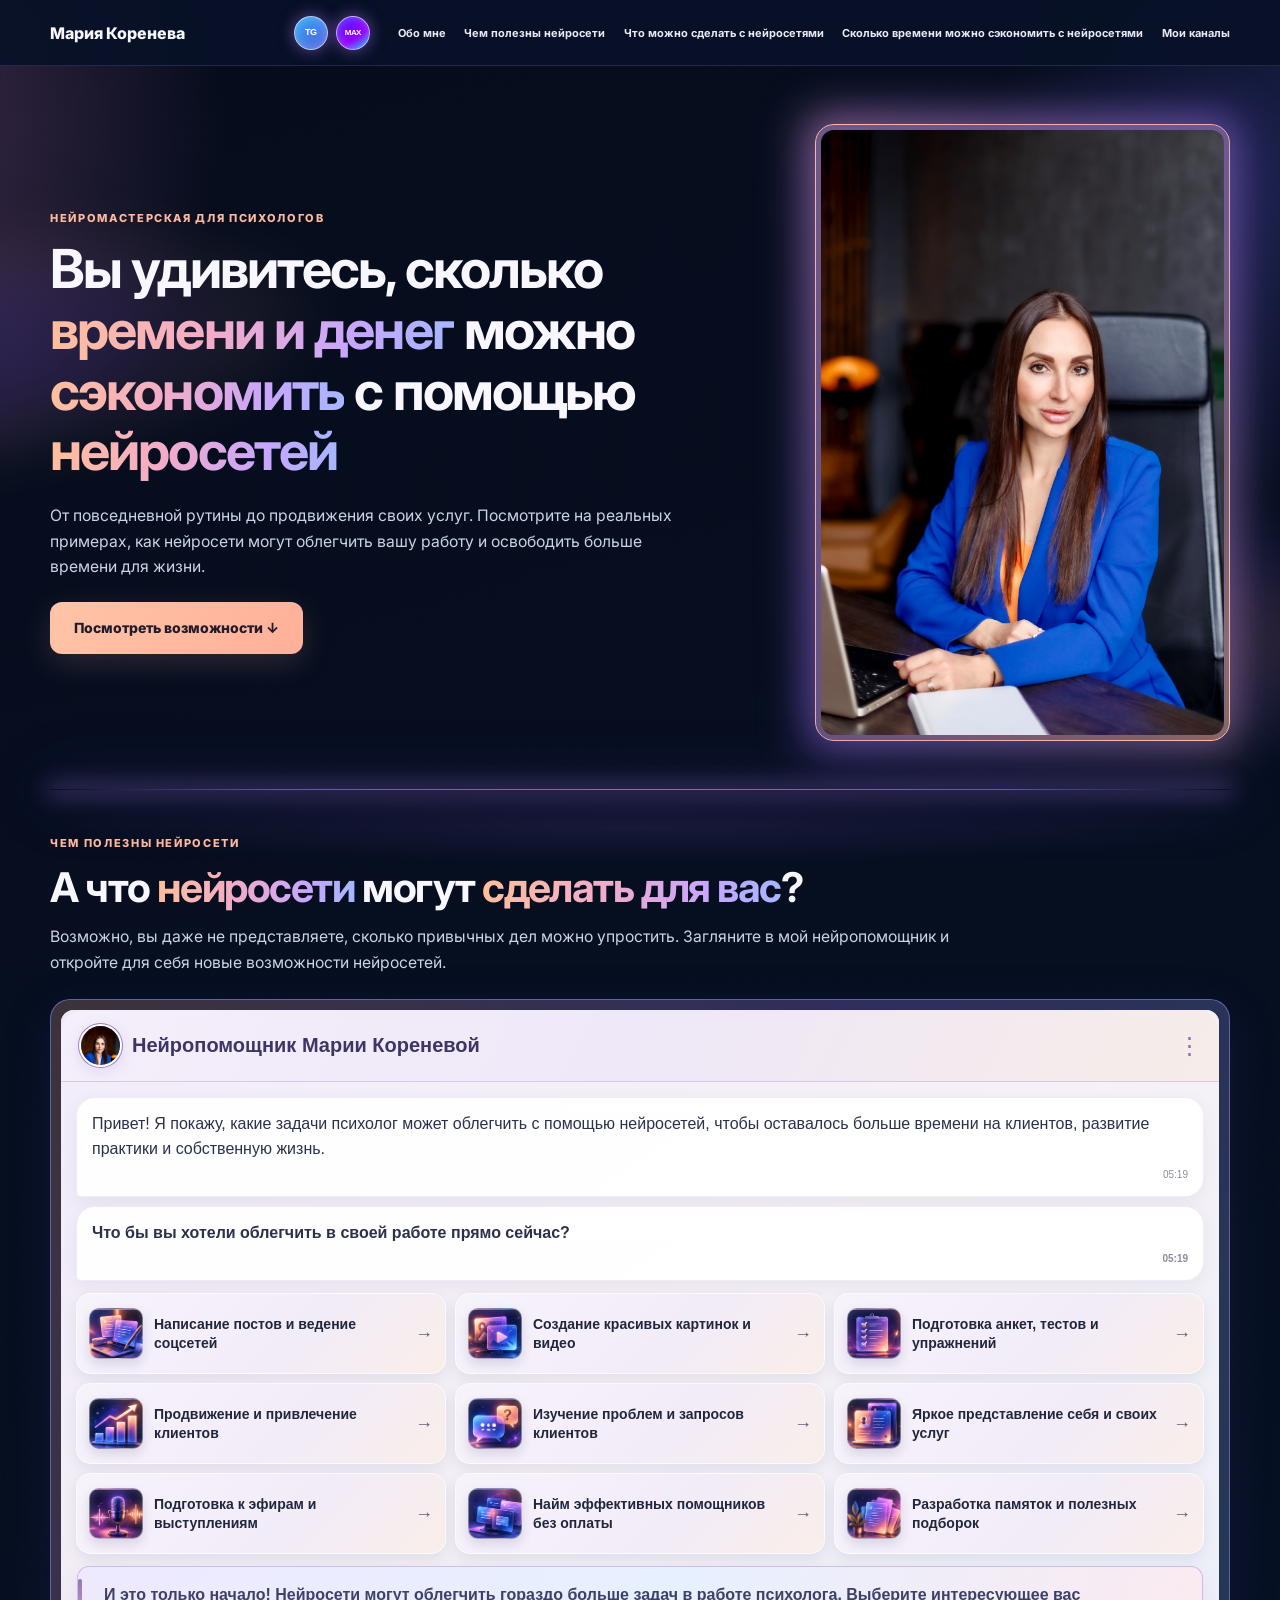
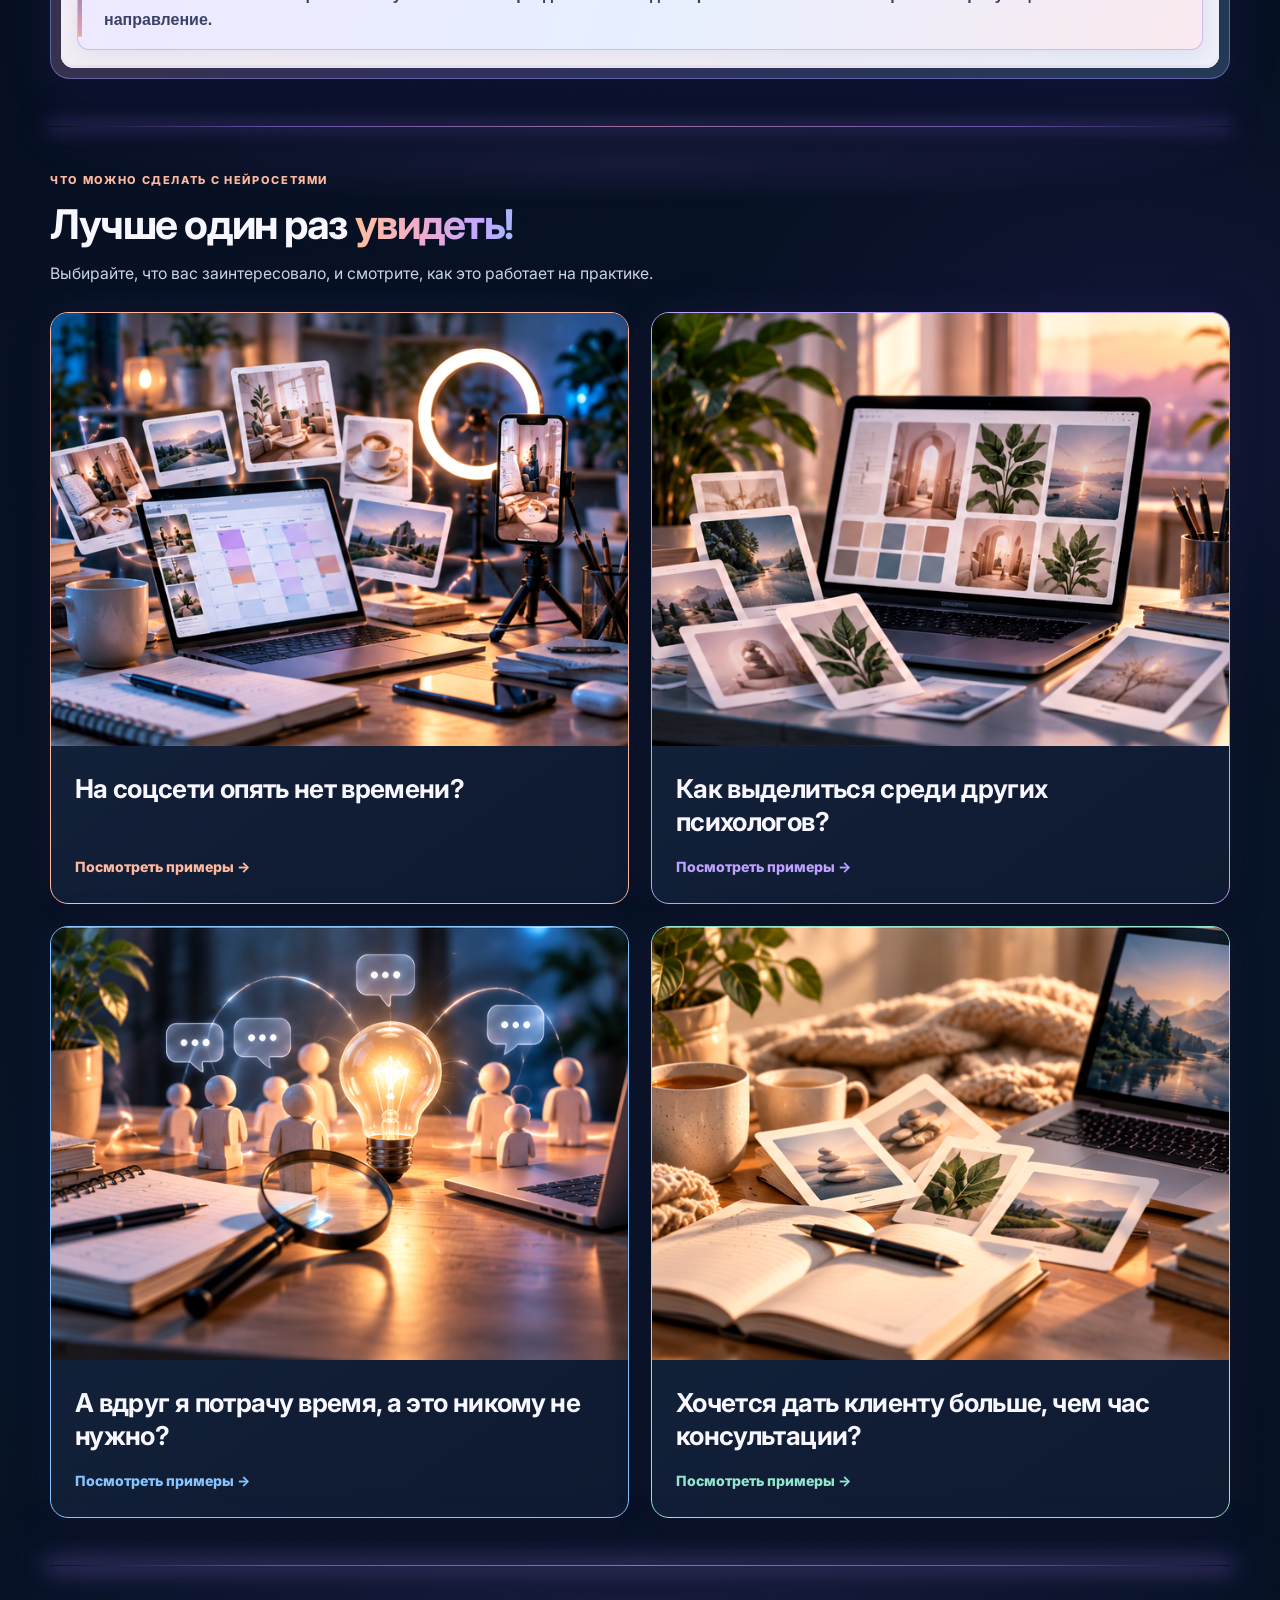
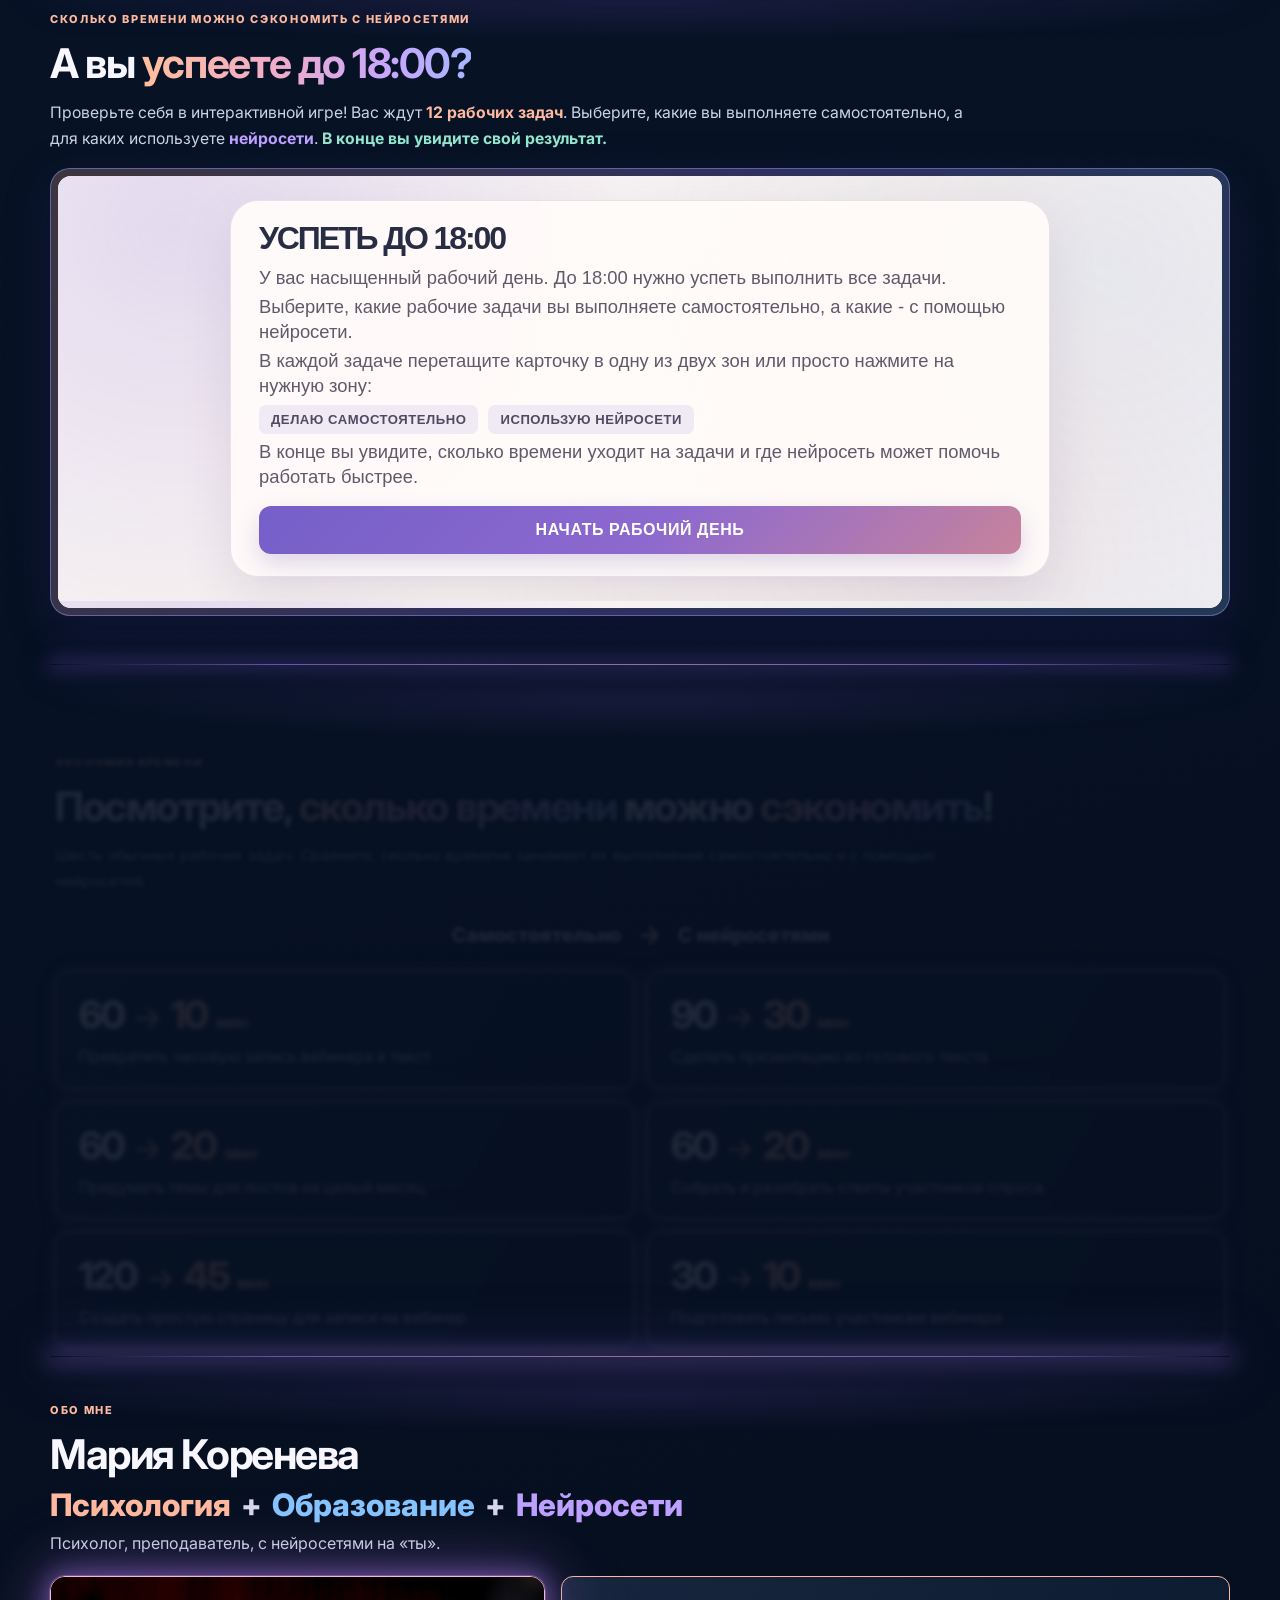
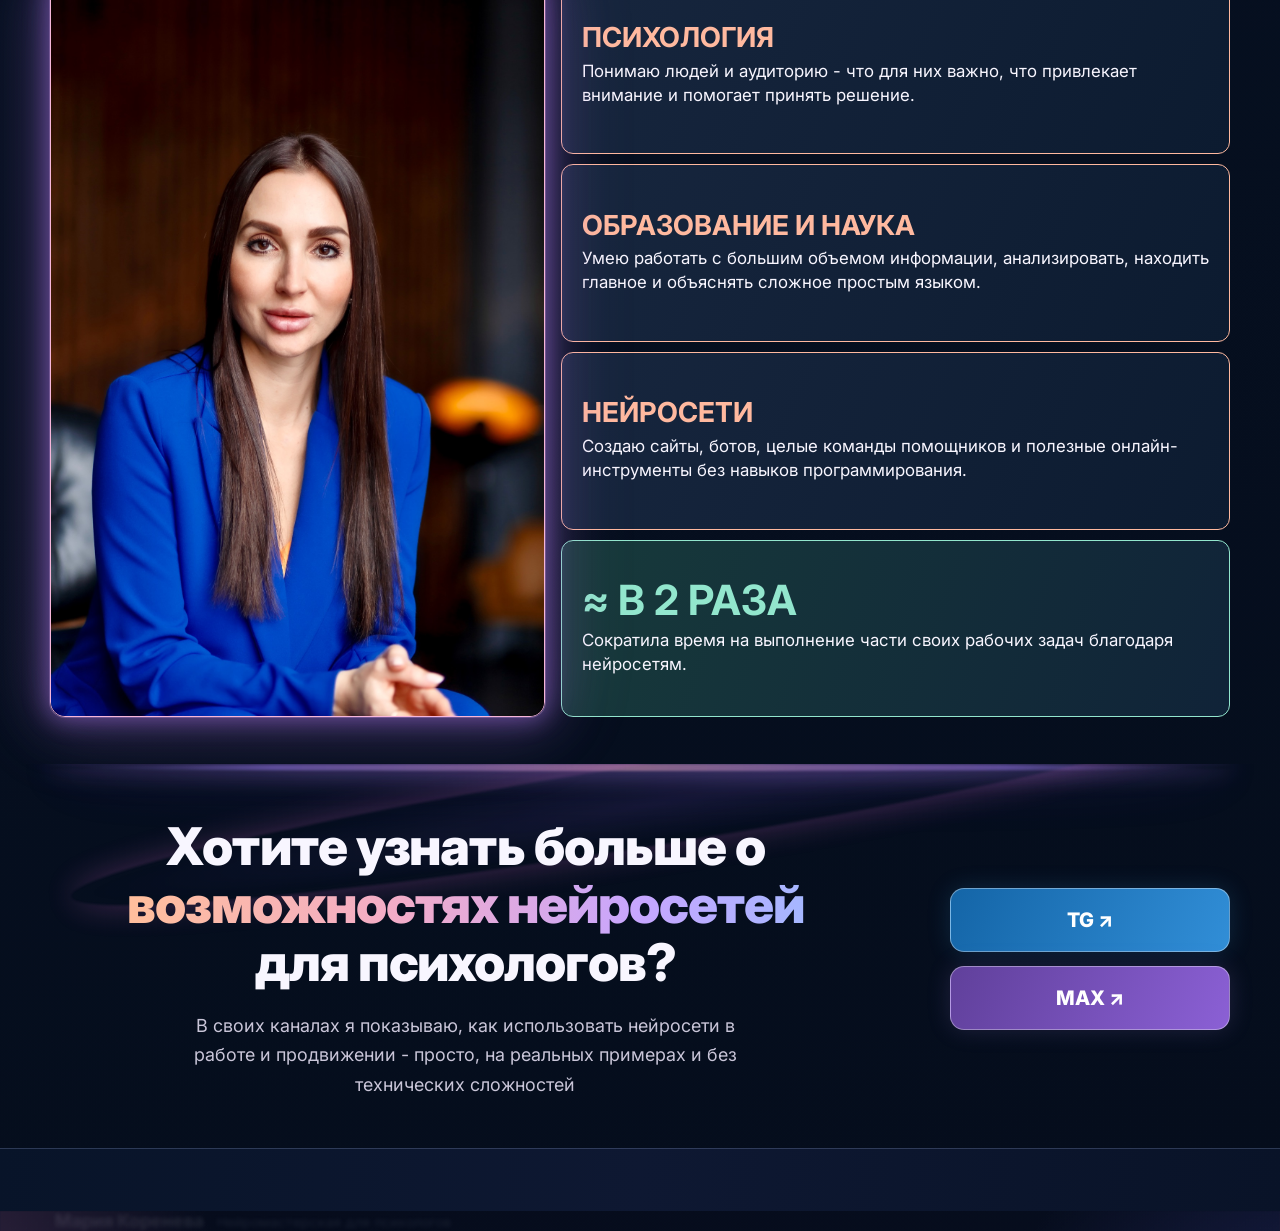
